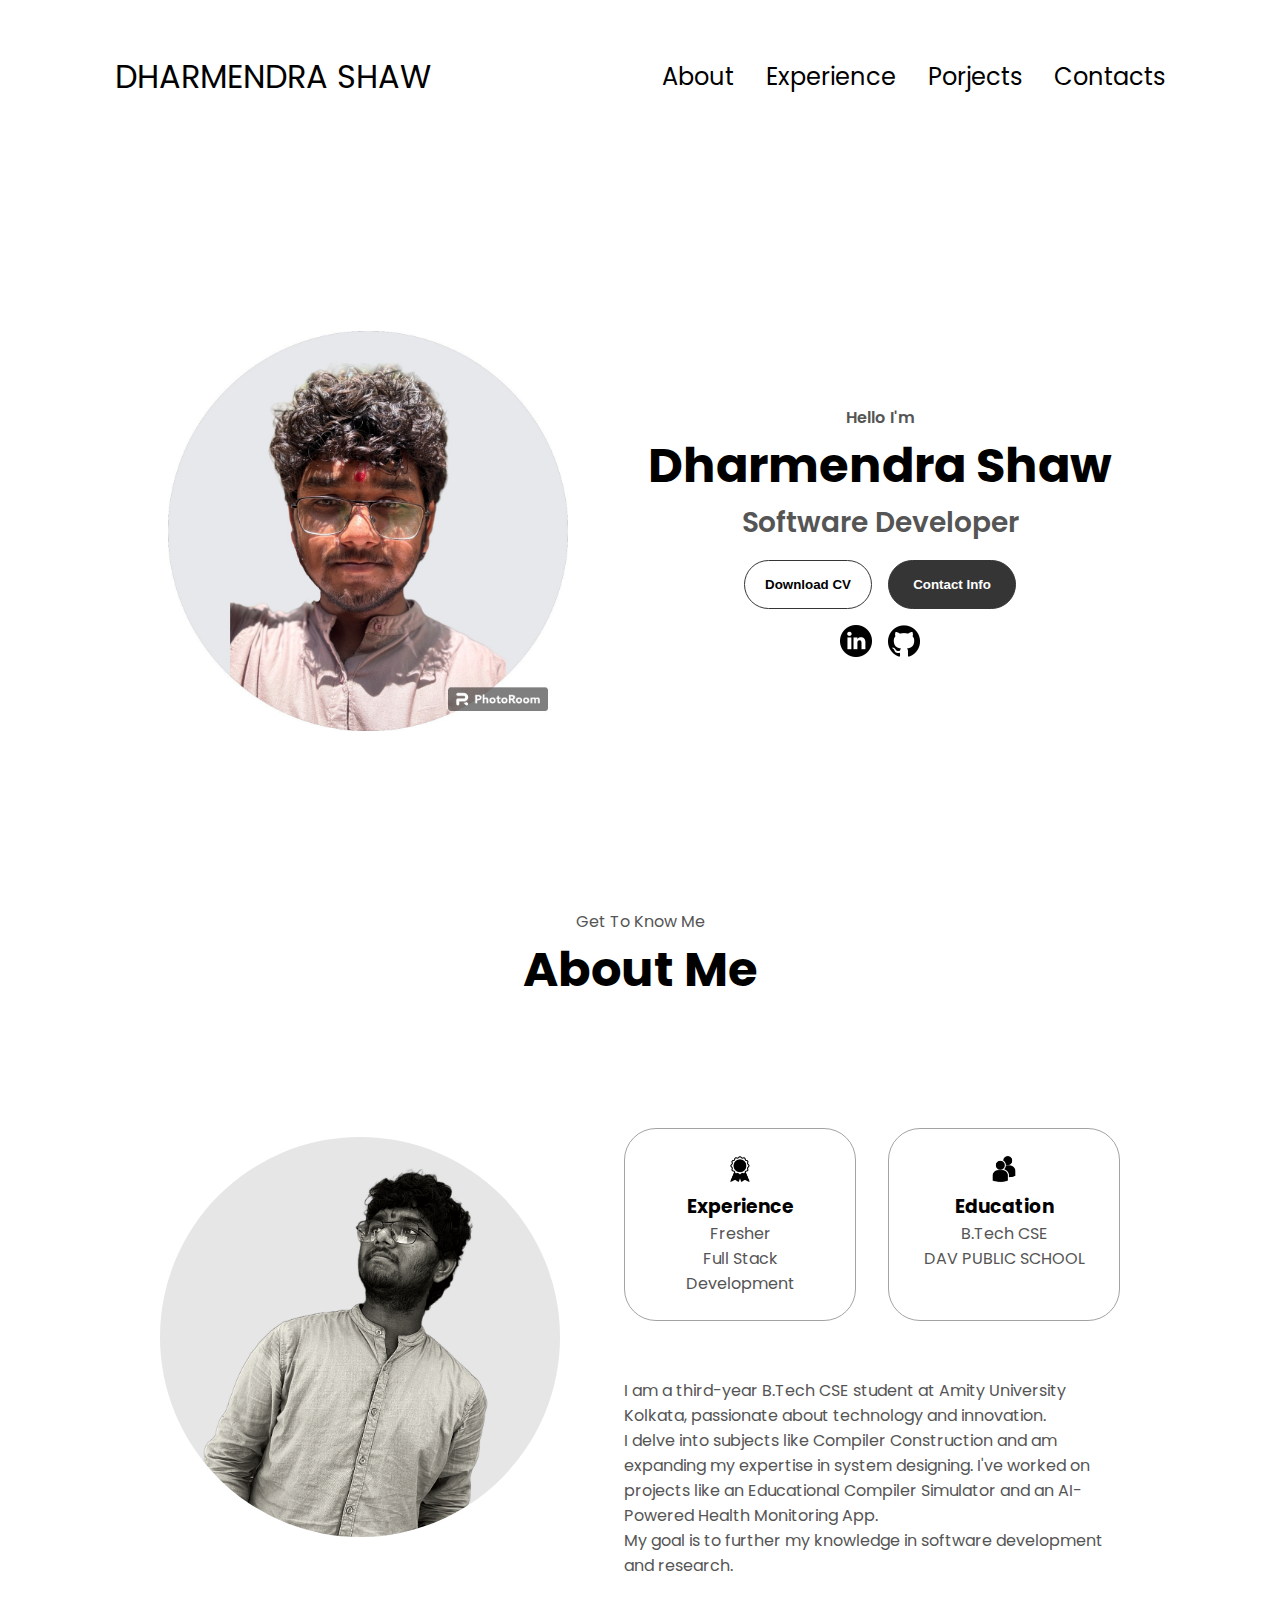
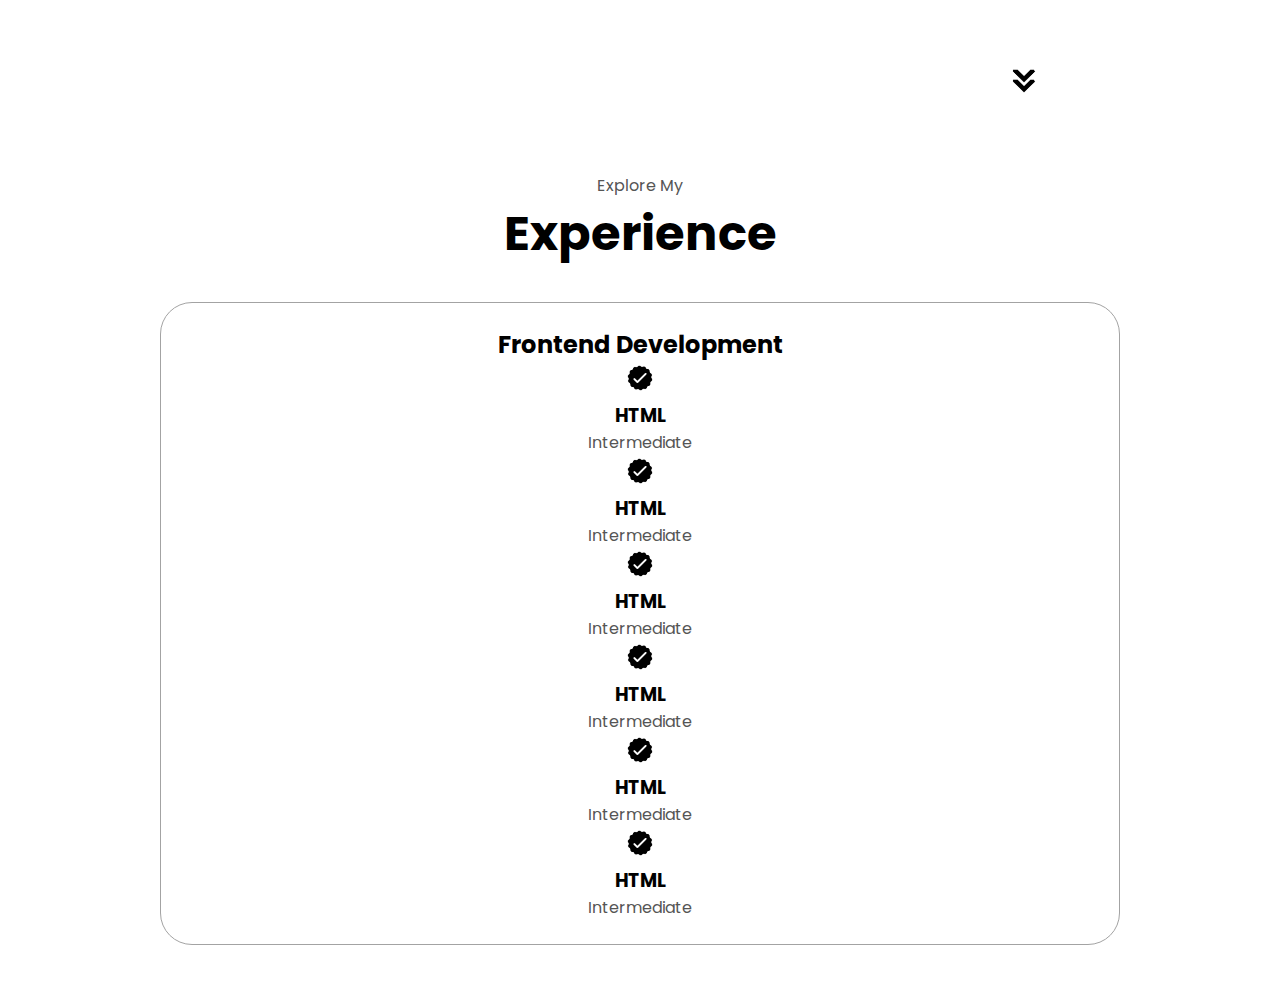
==== me.html @ c3dec714 "experience" ====
<!DOCTYPE html>
<html lang="en">
<head>
    <meta charset="UTF-8">
    <meta name="viewport" content="width=device-width, initial-scale=1.0">
    <title>MEEE PORTFOLIO</title>
</head>
<link rel="stylesheet" href="mestyles.css">
<link rel="stylesheet" href="me-mediaqurries.css">

<body>
    <nav id="desktop-nav">
        <div class="logo">DHARMENDRA SHAW</div>
        <div>
            <ul class="nav-links">
                <li><a href="#about">About</a></li>
                <li><a href="#experience">Experience</a></li>
                <li><a href="#projects">Porjects</a></li>
                <li><a href="#contacts">Contacts</a></li>
            </ul>
        </div>        
    </nav>
    <nav id="hamburger-nav">
        <div class="logo">DHARMENDRA SHAW</div>
        <div class="hamburger-menu">
            <div class="hamburger-icon" onclick="toggleMenu()">
                <span></span>
                <span></span>
                <span></span>
            </div>
            <div class="menu-links">
                <li><a href="#about" onclick="toggleMenu()">About</a></li>
                <li><a href="#experience" onclick="toggleMenu()">Experience</a></li>
                <li><a href="#projects" onclick="toggleMenu()">Porjects</a></li>
                <li><a href="#contacts" onclick="toggleMenu()">Contacts</a></li>
            </div>
        </div>
    </nav>
    <section id ="profile">
        <div class="section__pic-container">
            <img src="./assets/profile-pic.jpg" alt="Dharmendra Shaw's profile picture" />
        </div>
        <div class="section__text">
            <p class="section__text__p1">Hello I'm</p>
            <h1 class="title">Dharmendra Shaw</h1>
            <P class="section__text__p2">
                Software Developer
            </P>
            <div class="btn-container">
                <button class="btn btn-color-2" onclick="window.open('./assets/resume-example.pdf')">
                    Download CV
                </button>
                <button class="btn btn-color-1" onclick="location.href='./#contacts'">
                    Contact Info
                </button>
            </div>
            <div id ="social-container">
                <img src="./assets/linkedin.png" alt="My linkedin Profile" class="icon" onclick="location.href='https://linkedin.com/'"/>
                <img src="./assets/github.png" alt="My github Profile" class="icon" onclick="location.href='https://github.com/dharm7nd'"/>
            </div>
        </div>
    </section>
    <section id="about">
        <p class="section__text__p1">Get To Know Me</p>
        <H1 class="title">About Me</H1>
        <div class="section-container">
            <div class="section__pic-container">
                <img src="./assets/image.png" alt="Profile picture" class="about-pic"/>
            </div>
        <div class="about-details-container">
            <div class="about-containers">
                <div class="details-container">
                    <img src="./assets/experience.png" alt="Experience Icon" class="icon"/>
                    <h3>Experience</h3>
                    <p>Fresher <br>Full Stack Development</p>
                </div>
                <div class="details-container">
                    <img src="./assets/education.png" alt="education Icon" class="icon"/>
                    <h3>Education</h3>
                    <p>B.Tech CSE<br>DAV PUBLIC SCHOOL</p>
                </div>
            </div>
            <div class="text-container">
                <p><br>I am a third-year B.Tech CSE student at Amity University Kolkata, passionate about technology and innovation. <br> I delve into subjects like Compiler Construction and am expanding my expertise in system designing.

                    I've worked on projects like an Educational Compiler Simulator and an AI-Powered Health Monitoring App. <br> 
                    My goal is to further my knowledge in software development and research.</p>
                </div>
            </div>
        </div>
        <img src="./assets/arrow.png" alt="Arrow Icon" class="arrow icon" onclick="location.href='./experience'">
    </section>
    <section id="Experience">
        <p class="section__text__p1">
            Explore My
        </p>
        <h1 class="title">Experience</h1>
        <div class="experience-detail-container">
            <div class="about-containers">
                <div class="details-container">
                    <h2 class="experience-sub-title">
                        Frontend Development
                    </h2>
                    <div class="article-container">
                        <article>
                            <img src="./assets/checkmark.png" alt="Experience Icon" class="icon">
                            <div>
                                <h3>HTML</h3>
                                <P>Intermediate</P>
                            </div>
                        </article>
                        <article>
                            <img src="./assets/checkmark.png" alt="Experience Icon" class="icon">
                            <div>
                                <h3>HTML</h3>
                                <P>Intermediate</P>
                            </div>
                        </article>
                        <article>
                            <img src="./assets/checkmark.png" alt="Experience Icon" class="icon">
                            <div>
                                <h3>HTML</h3>
                                <P>Intermediate</P>
                            </div>
                        </article>
                        <article>
                            <img src="./assets/checkmark.png" alt="Experience Icon" class="icon">
                            <div>
                                <h3>HTML</h3>
                                <P>Intermediate</P>
                            </div>
                        </article>
                        <article>
                            <img src="./assets/checkmark.png" alt="Experience Icon" class="icon">
                            <div>
                                <h3>HTML</h3>
                                <P>Intermediate</P>
                            </div>
                        </article>
                        <article>
                            <img src="./assets/checkmark.png" alt="Experience Icon" class="icon">
                            <div>
                                <h3>HTML</h3>
                                <P>Intermediate</P>
                            </div>
                        </article>
                    </div>
                </div>
            </div>
        </div>
    </section>

    <script src="me-scripts.js"></script>
</body>
</html>
---- mestyles.css ----
/* MY STYLES */
@import url('https://fonts.googleapis.com/css2?family=Poppins:wght@300;400;500;600&display=swap');

 * {
    margin: 0;
    padding: 0;
 }

 body {
    font-family: "Poppins", sans-serif;
 }

 html {
    scroll-behavior: smooth;
 }

 p {
    color: rgb(85, 85, 85);
 }

 /* transitions */

 a,
 .btn {
    transition: all 300ms ease;
 }

 /* desktop nav */

 nav,
 .nav-links {
    display: flex;
 }

 nav {
    justify-content: space-around;
    align-items: center;
    height: 17vh;
 }

 .nav-links{
    gap: 2rem;
    list-style: none;
    font-size: 1.5rem;
}
a {
    color: black;
    text-decoration: none;
    text-decoration-color: white;
}

a:hover {
    color: grey;
    text-decoration: underline;
    text-underline-offset: 1rem;
    text-decoration-color: rgb(181, 181, 181);
}

.logo {
    font-size: 2rem;    
}
 .logo:hover{
    cursor: default;
 }

 /* hamburger menu */

 #hamburger-nav {
   display: none;
 }
 .hamburger-menu{
   position: relative;
   display: inline-block;
 }

 .hamburger-icon{
   display: flex;
   flex-direction: column;
   justify-content: space-between;
   height: 24px;
   width: 30px;
   cursor: pointer;
 }

 .hamburger-icon span{
   width: 100%;
   height: 2px;
   background-color: black;
   transition: all 0.3 ease-in-out;
 }

 .menu-links{
   position: absolute;
   top: 100%;
   right: 0; 
   background-color: white;
   width: fit-content;
   max-height: 0;
   overflow: hidden;
   transition: all 0.3 ease-in-out;
 }
 
 .menu-links a {
   display: block;
   padding: 10px;
   text-align: center;
   font-size: 1.5rem;
   color: black;
   text-decoration: none;
   transition: all 0.3 ease-in-out;
 }
 
 .menu-links li{
   list-style: none;
 }

 .menu-links.open {
   max-height: 300px;
 }

 .hamburger-icon.open span:first-child {
   transform: rotate(45deg) translate(10px,5px);
 }
 .hamburger-icon.open span:nth-child(2) {
   opacity: 0;
}
 .hamburger-icon.open span:last-child {
   transform: rotate(-45deg) translate(10px,-5px);
 }

 .hamburger-icon span:first-child{
   transform: none;
 }

 .hamburger-icon span:first-child{
   opacity: 1;
 }

 .hamburger-icon span:first-child{
   transform: none;
 }

 /* Section-CODE */

 section {
  padding-top: 4vh;
  height: 96vh;
  margin: 0 10rem;
  box-sizing: border-box;
  min-height: fit-content;
 }

 .section-container{
  display: flex;
 }

 /* profile  */

 #profile {
  display: flex;
  justify-content:center ;
  gap: 5rem;
  height: 80vh;
 }

 .section__pic-container {
  display: flex;
  height: 400px;
  width: 400px;
  margin: auto 0;

 }

 .section__text{
  align-self: center;
  text-align: center;
 }

 .section__text p{
  font-weight: 600;
 }

 .section__text__p1{
  text-align: center; 
 }

.section__text__p2 {
  font-size: 1.75rem;
  margin-bottom: 1rem;

}

.title{
  font-size: 3rem;
  text-align: center;
}

#social-container {
  display: flex;
  justify-content: center;
  margin-top: 1rem;
  gap: 1rem;

}

/* icon code */

.icon{
  cursor: pointer;
  height: 2rem;
}

/* buttons */

.btn-container{
  display: flex;
  justify-content: center;
  gap: 1rem;
}

.btn{
  font-weight: 600;
  transition: all 300ms ease;
  padding: 1rem;
  width: 8rem;
  border-radius: 2rem;
}

.btn-color-1,
.btn-color-2{
  border: rgb(53, 53, 53) 0.1rem solid;
}
 
.btn-color-1:hover,
.btn-color-2:hover{
  cursor: pointer;
}

.btn-color-1,
.btn-color-2:hover {
  background: rgb(53, 53, 53);
  color: white;

}
.btn-color-1:hover{
  background: rgb(0, 0, 0);
}

.btn-color-2{
  background: none;
}

.btn-color-2:hover{
  border: rgb(255, 255, 255) 0.1rem solid;
}


.btn-container{
  gap: 1rem;
}

/* .about-pic{
    border-radius: 350px;
} */

/* about section */

#about {
  position: relative;
}

.about-containers {
  gap: 2rem;
  margin-bottom: 2rem;
  margin-top: 2rem;
 
}

.about-details-container{
  justify-content: center;
   flex-direction: column;
}
.about-containers,
.about-details-container{
  display: flex;
}
  
.about-pic {
  border-radius: 100rem;
}

.arrow {
  position: absolute;
  right: 5rem;
  bottom: 2.5rem;
}

.details-container {
  padding: 1.5rem;
  flex: 1;
  background: white;
  border-radius: 2rem;
  border: rgb(53, 53, 53) 0.1rem solid;
  border-color: rgb(163, 163, 163);
  text-align: center;
}

.section-container{
  gap: 4rem;
  height: 80%;
}

.section__pic-container{
  height: 400px;
  width: 400px;
  margin: auto 0;
}
---- me-mediaqurries.css ----
@media screen and (max-width:1200px) {
    #desktop-nav {
        display: none;
    }
    #hamburger-nav{
        display: flex;
    }
}
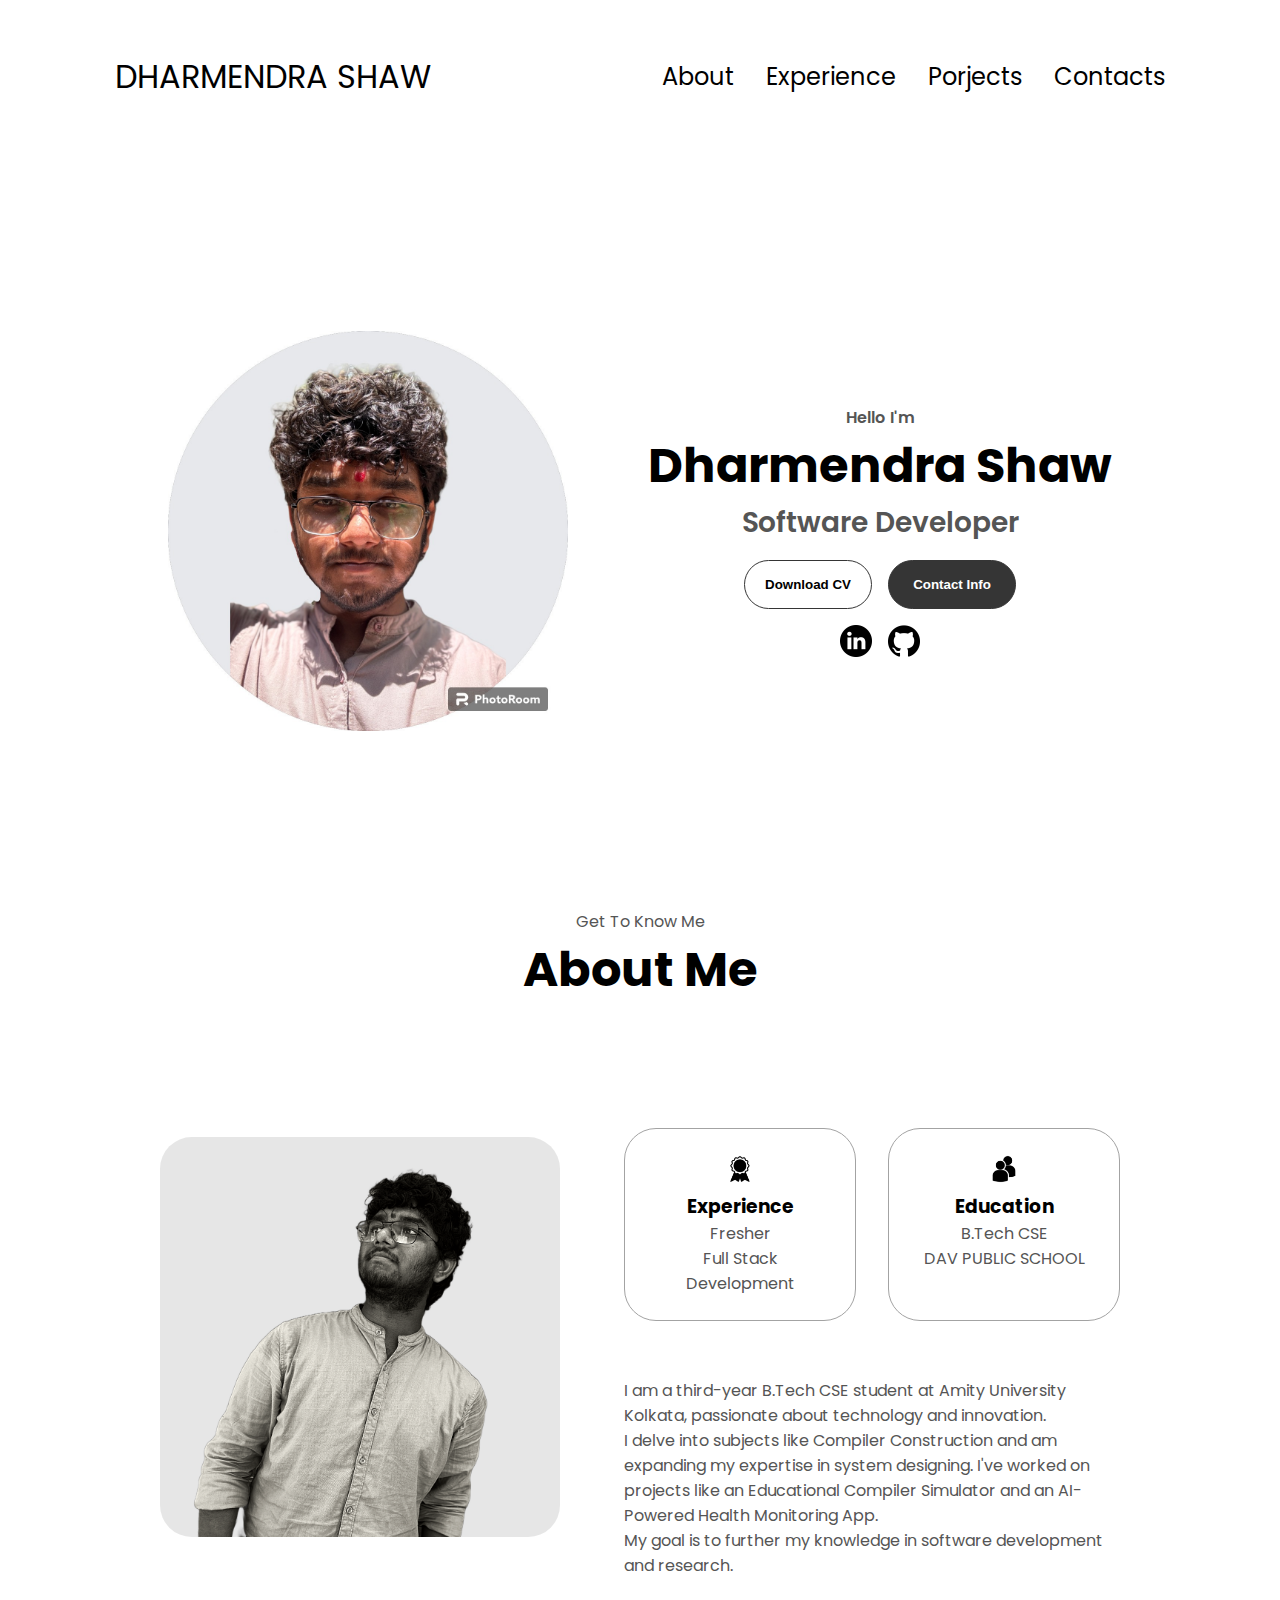
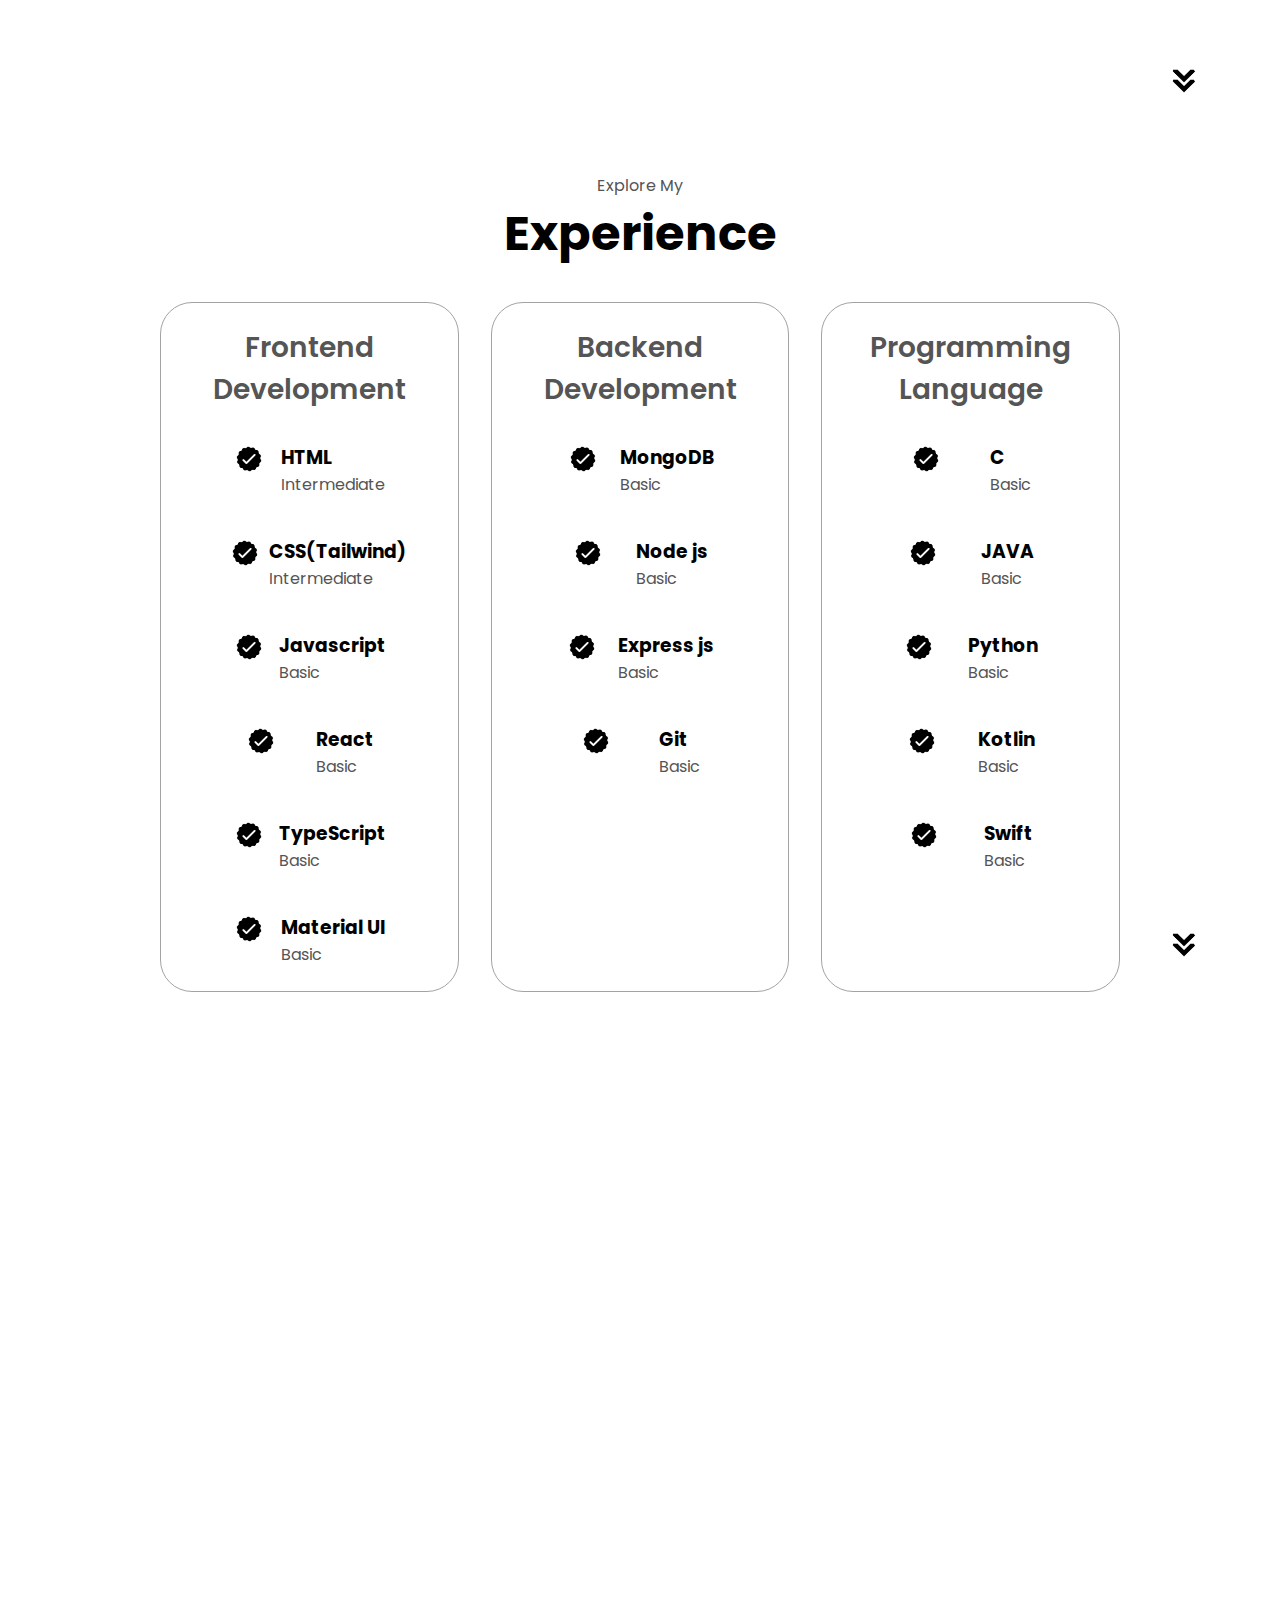
==== commit 98e26c0b: "experienced section over" ====
--- a/me.html
+++ b/me.html
@@ -88,9 +88,9 @@
                 </div>
             </div>
         </div>
-        <img src="./assets/arrow.png" alt="Arrow Icon" class="arrow icon" onclick="location.href='./experience'">
-    </section>
-    <section id="Experience">
+        <img src="./assets/arrow.png" alt="Arrow Icon" class="arrow icon" onclick="location.href='./#experience'">
+    </section>
+    <section id="experience">
         <p class="section__text__p1">
             Explore My
         </p>
@@ -112,42 +112,166 @@
                         <article>
                             <img src="./assets/checkmark.png" alt="Experience Icon" class="icon">
                             <div>
-                                <h3>HTML</h3>
+                                <h3>CSS(Tailwind)</h3>
                                 <P>Intermediate</P>
                             </div>
                         </article>
                         <article>
                             <img src="./assets/checkmark.png" alt="Experience Icon" class="icon">
                             <div>
-                                <h3>HTML</h3>
-                                <P>Intermediate</P>
-                            </div>
-                        </article>
-                        <article>
-                            <img src="./assets/checkmark.png" alt="Experience Icon" class="icon">
-                            <div>
-                                <h3>HTML</h3>
-                                <P>Intermediate</P>
-                            </div>
-                        </article>
-                        <article>
-                            <img src="./assets/checkmark.png" alt="Experience Icon" class="icon">
-                            <div>
-                                <h3>HTML</h3>
-                                <P>Intermediate</P>
-                            </div>
-                        </article>
-                        <article>
-                            <img src="./assets/checkmark.png" alt="Experience Icon" class="icon">
-                            <div>
-                                <h3>HTML</h3>
-                                <P>Intermediate</P>
-                            </div>
-                        </article>
-                    </div>
-                </div>
-            </div>
-        </div>
+                                <h3>Javascript</h3>
+                                <P>Basic</P>
+                            </div>
+                        </article>
+                        <article>
+                            <img src="./assets/checkmark.png" alt="Experience Icon" class="icon">
+                            <div>
+                                <h3>React</h3>
+                                <P>Basic</P>
+                            </div>
+                        </article>
+                        <article>
+                            <img src="./assets/checkmark.png" alt="Experience Icon" class="icon">
+                            <div>
+                                <h3>TypeScript</h3>
+                                <P>Basic</P>
+                            </div>
+                        </article>
+                        <article>
+                            <img src="./assets/checkmark.png" alt="Experience Icon" class="icon">
+                            <div>
+                                <h3>Material UI</h3>
+                                <P>Basic</P>
+                            </div>
+                        </article>
+                    </div>
+                </div>
+                <div class="details-container">
+                    <h2 class="experience-sub-title">
+                        Backend Development
+                    </h2>
+                    <div class="article-container">
+                        <article>
+                            <img src="./assets/checkmark.png" alt="Experience Icon" class="icon">
+                            <div>
+                                <h3>MongoDB</h3>
+                                <P>Basic</P>
+                            </div>
+                        </article>
+                        <article>
+                            <img src="./assets/checkmark.png" alt="Experience Icon" class="icon">
+                            <div>
+                                <h3>Node js</h3>
+                                <P>Basic</P>
+                            </div>
+                        </article>
+                        <article>
+                            <img src="./assets/checkmark.png" alt="Experience Icon" class="icon">
+                            <div>
+                                <h3>Express js</h3>
+                                <P>Basic</P>
+                            </div>
+                        </article>
+                        <article>
+                            <img src="./assets/checkmark.png" alt="Experience Icon" class="icon">
+                            <div>
+                                <h3>Git</h3>
+                                <P>Basic</P>
+                            </div>
+                        </article>
+                    </div>
+                </div>
+                <div class="details-container">
+                    <h2 class="experience-sub-title">
+                         Programming Language
+                    </h2>
+                    <div class="article-container">
+                        <article>
+                            <img src="./assets/checkmark.png" alt="Experience Icon" class="icon">
+                            <div>
+                                <h3>C</h3>
+                                <P>Basic</P>
+                            </div>
+                        </article>
+                        <article>
+                            <img src="./assets/checkmark.png" alt="Experience Icon" class="icon">
+                            <div>
+                                <h3>JAVA</h3>
+                                <P>Basic</P>
+                            </div>
+                        </article>
+                        <article>
+                            <img src="./assets/checkmark.png" alt="Experience Icon" class="icon">
+                            <div>
+                                <h3>Python</h3>
+                                <P>Basic</P>
+                            </div>
+                        </article>
+                        <article>
+                            <img src="./assets/checkmark.png" alt="Experience Icon" class="icon">
+                            <div>
+                                <h3>Kotlin</h3>
+                                <P>Basic</P>
+                            </div>
+                        </article>
+                        <article>
+                            <img src="./assets/checkmark.png" alt="Experience Icon" class="icon">
+                            <div>
+                                <h3>Swift</h3>
+                                <P>Basic</P>
+                            </div>
+                        </article>
+                    </div>
+                </div>
+                <!-- <div class="details-container">
+                    <h2 class="experience-sub-title">
+                          Technical Skills
+                    </h2>
+                    <div class="article-container">
+                        <article>
+                            <img src="./assets/checkmark.png" alt="Experience Icon" class="icon">
+                            <div>
+                                <h3>Cloud Computing(AWS)</h3>
+                                <P>Basic</P>
+                            </div>
+                        </article>
+                        <article>
+                            <img src="./assets/checkmark.png" alt="Experience Icon" class="icon">
+                            <div>
+                                <h3>POWER BI</h3>
+                                <P>Basic</P>
+                            </div>
+                        </article>
+                        <article>
+                            <img src="./assets/checkmark.png" alt="Experience Icon" class="icon">
+                            <div>
+                                <h3>Linux(Ubuntu)</h3>
+                                <P>Basic</P>
+                            </div>
+                        </article>
+                        <article>
+                            <img src="./assets/checkmark.png" alt="Experience Icon" class="icon">
+                            <div>
+                                <h3>Docker</h3>
+                                <P>Basic</P>
+                            </div>
+                        </article>
+                        <article>
+                            <img src="./assets/checkmark.png" alt="Experience Icon" class="icon">
+                            <div>
+                                <h3>Kubernetes</h3>
+                                <P>Basic</P>
+                            </div>
+                        </article>
+                    </div>
+                </div> -->
+            </div>
+        </div>
+        <img src="./assets/arrow.png" alt="Arrow Icon" class="icon arrow" onclick="location.href='./#projects'">
+
+    </section>
+    <section id="projects">
+        
     </section>
 
     <script src="me-scripts.js"></script>
--- a/mestyles.css
+++ b/mestyles.css
@@ -273,25 +273,25 @@
   gap: 2rem;
   margin-bottom: 2rem;
   margin-top: 2rem;
- 
-}
-
-.about-details-container{
+}
+
+.about-details-container {
   justify-content: center;
-   flex-direction: column;
-}
+  flex-direction: column;
+}
+
 .about-containers,
-.about-details-container{
-  display: flex;
-}
-  
+.about-details-container {
+  display: flex;
+}
+
 .about-pic {
-  border-radius: 100rem;
+  border-radius: 2rem;
 }
 
 .arrow {
   position: absolute;
-  right: 5rem;
+  right: -5rem;
   bottom: 2.5rem;
 }
 
@@ -305,13 +305,53 @@
   text-align: center;
 }
 
-.section-container{
+.section-container {
   gap: 4rem;
   height: 80%;
 }
 
-.section__pic-container{
+.section__pic-container {
   height: 400px;
   width: 400px;
   margin: auto 0;
+}
+/* Experience Section */
+
+#experience {
+  position: relative;
+}
+
+.experience-sub-title {
+  color: rgb(85, 85, 85);
+  font-weight: 600;
+  font-size: 1.75rem;
+  margin-bottom: 2rem;
+}
+
+.experience-details-container {
+  display: flex;
+  justify-content: center;
+  flex-direction: column;
+}
+
+.article-container {
+  display: flex;
+  text-align: initial;
+  flex-wrap: wrap;
+  flex-direction: row;
+  gap: 2.5rem;
+  justify-content: space-around;
+  /* transition: transform 0.3s, background-color 0.3s; Smooth transition */
+
+}
+
+article {
+  display: flex;
+  width: 10rem;
+  justify-content: space-around;
+  gap: 0.5rem;
+}
+
+article .icon {
+  cursor: default;
 }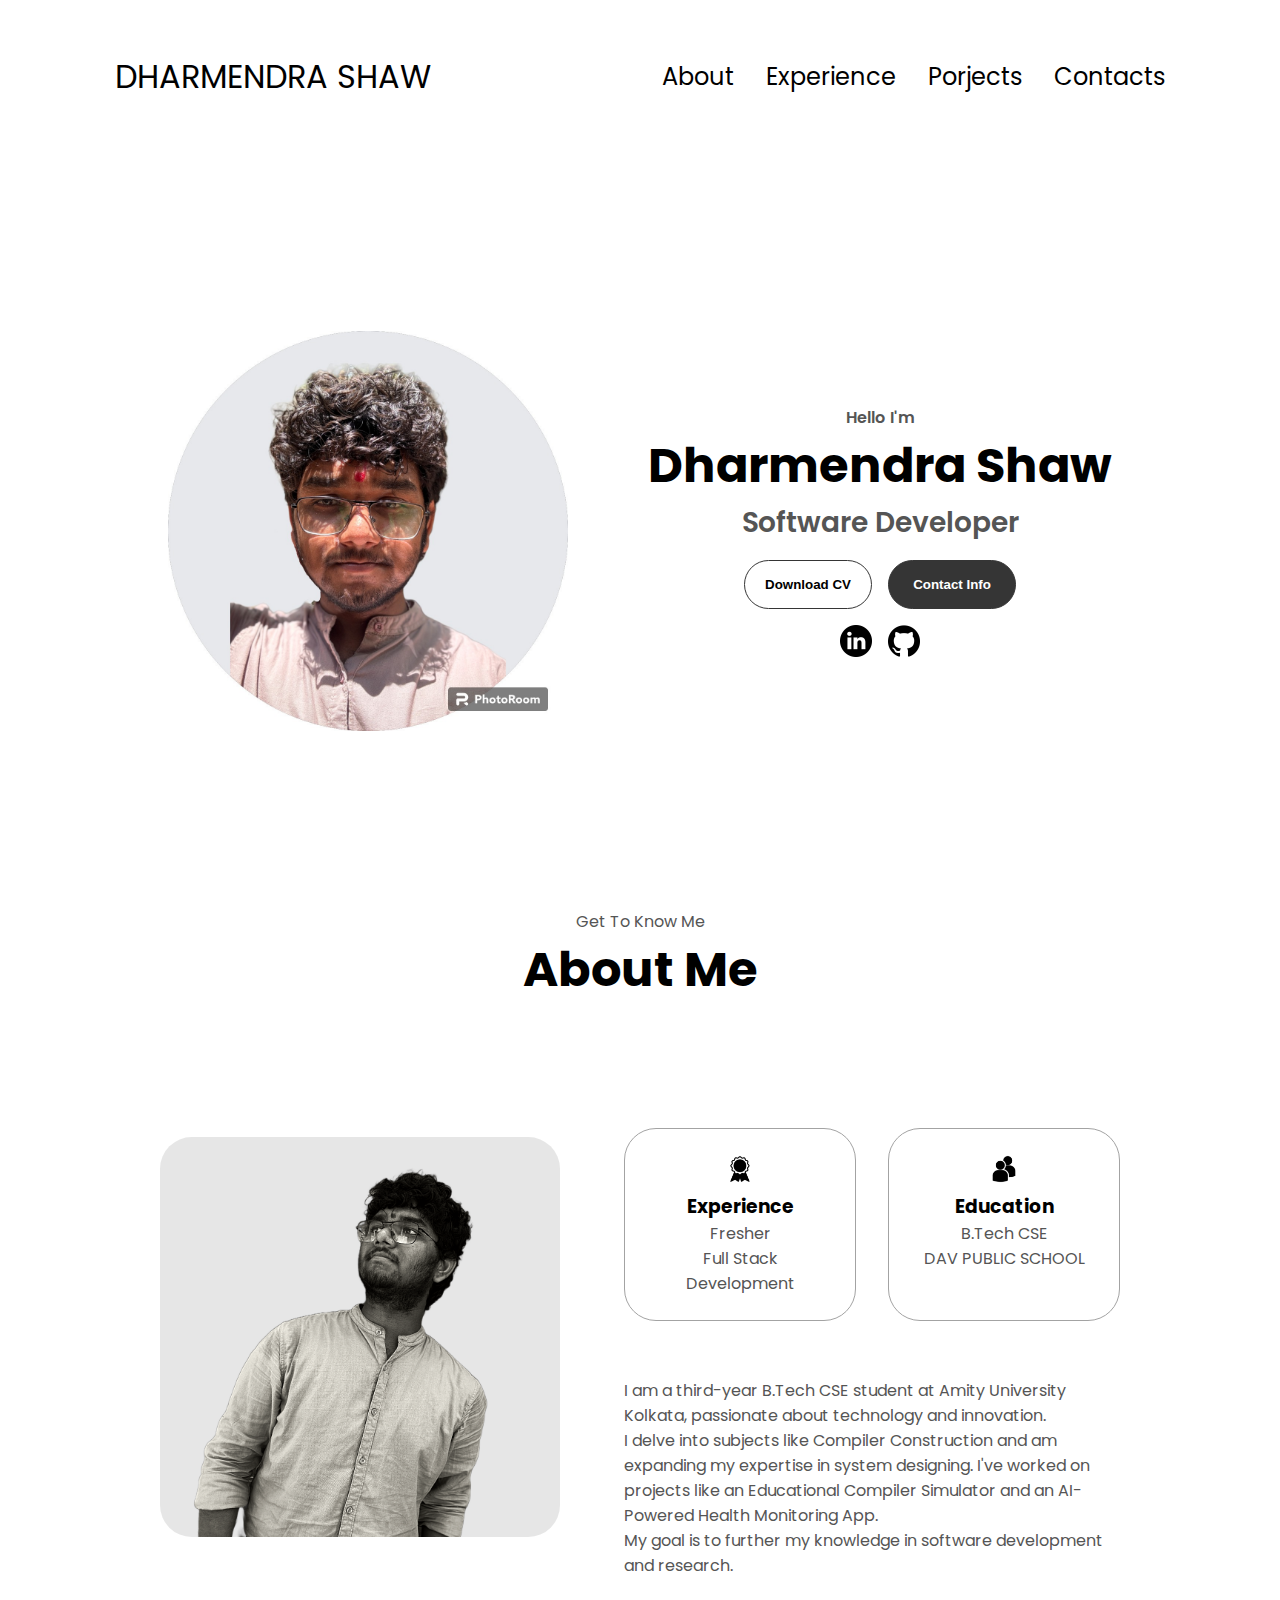
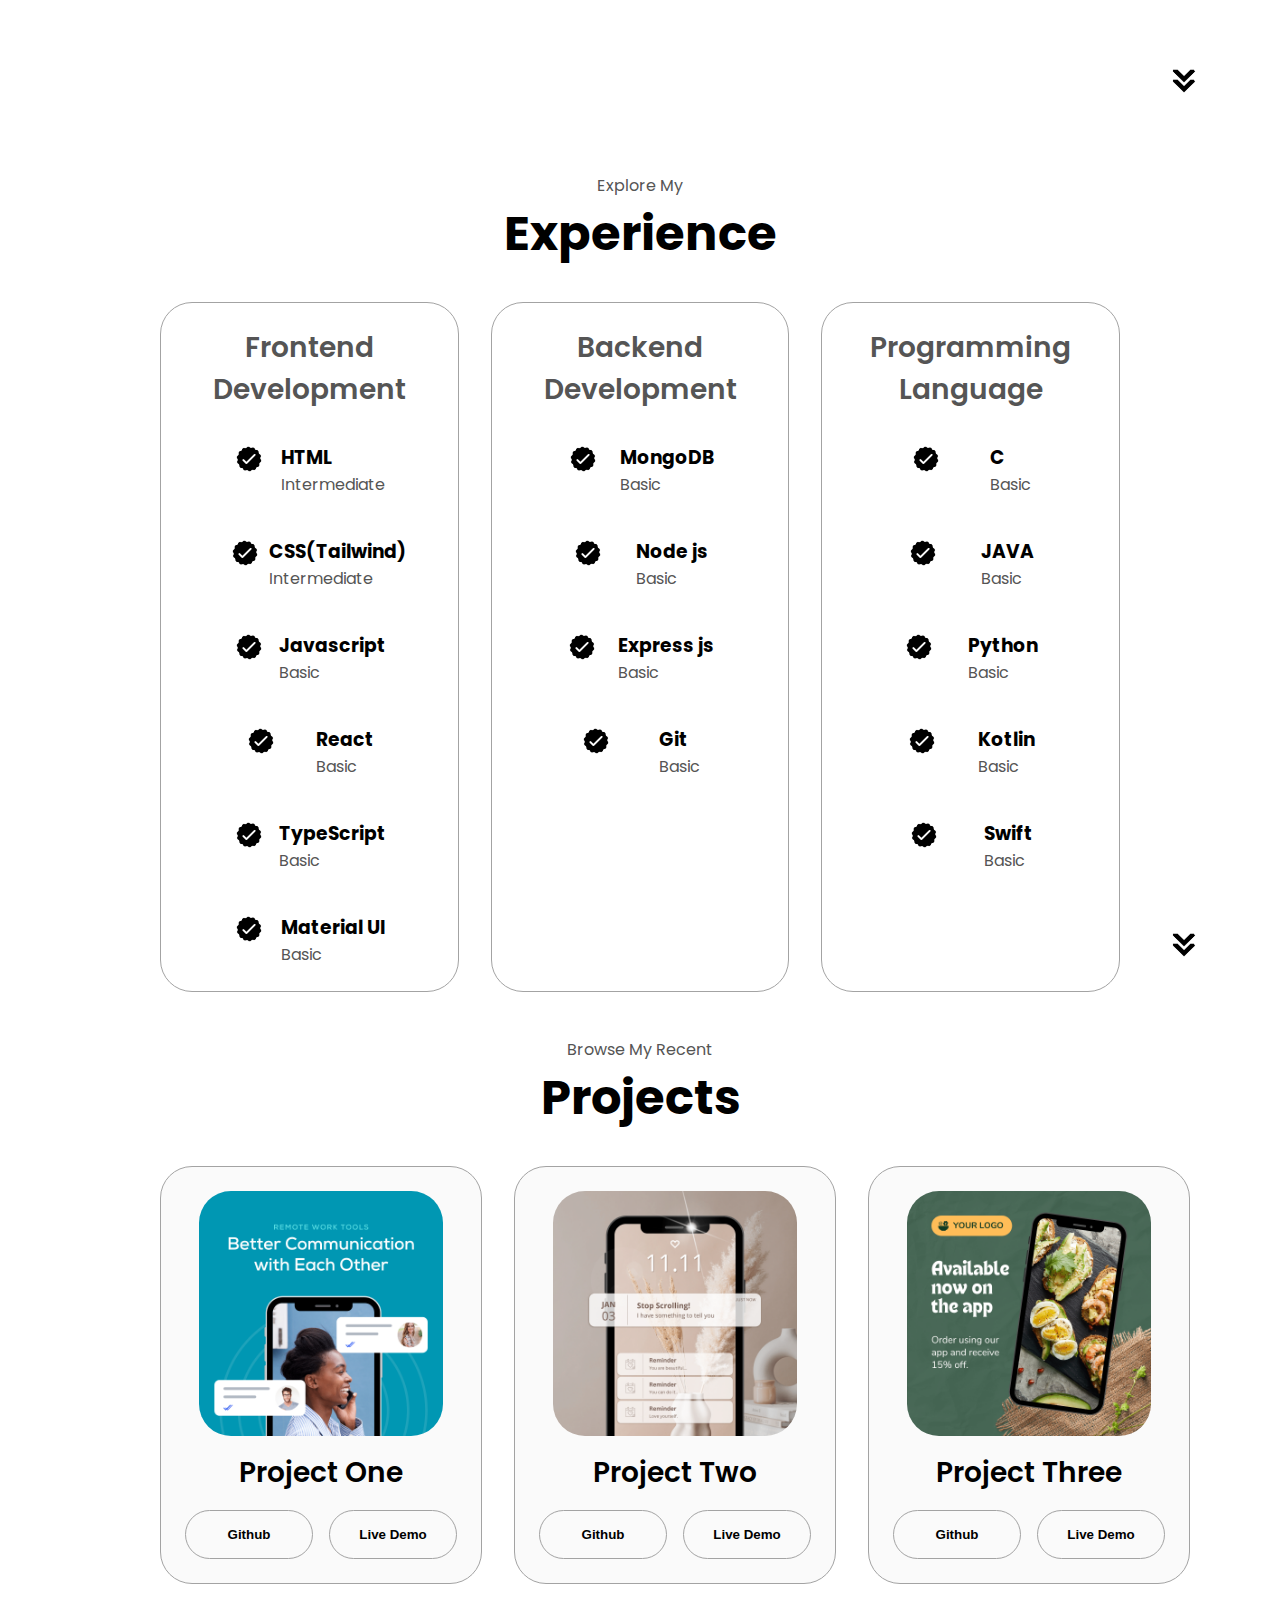
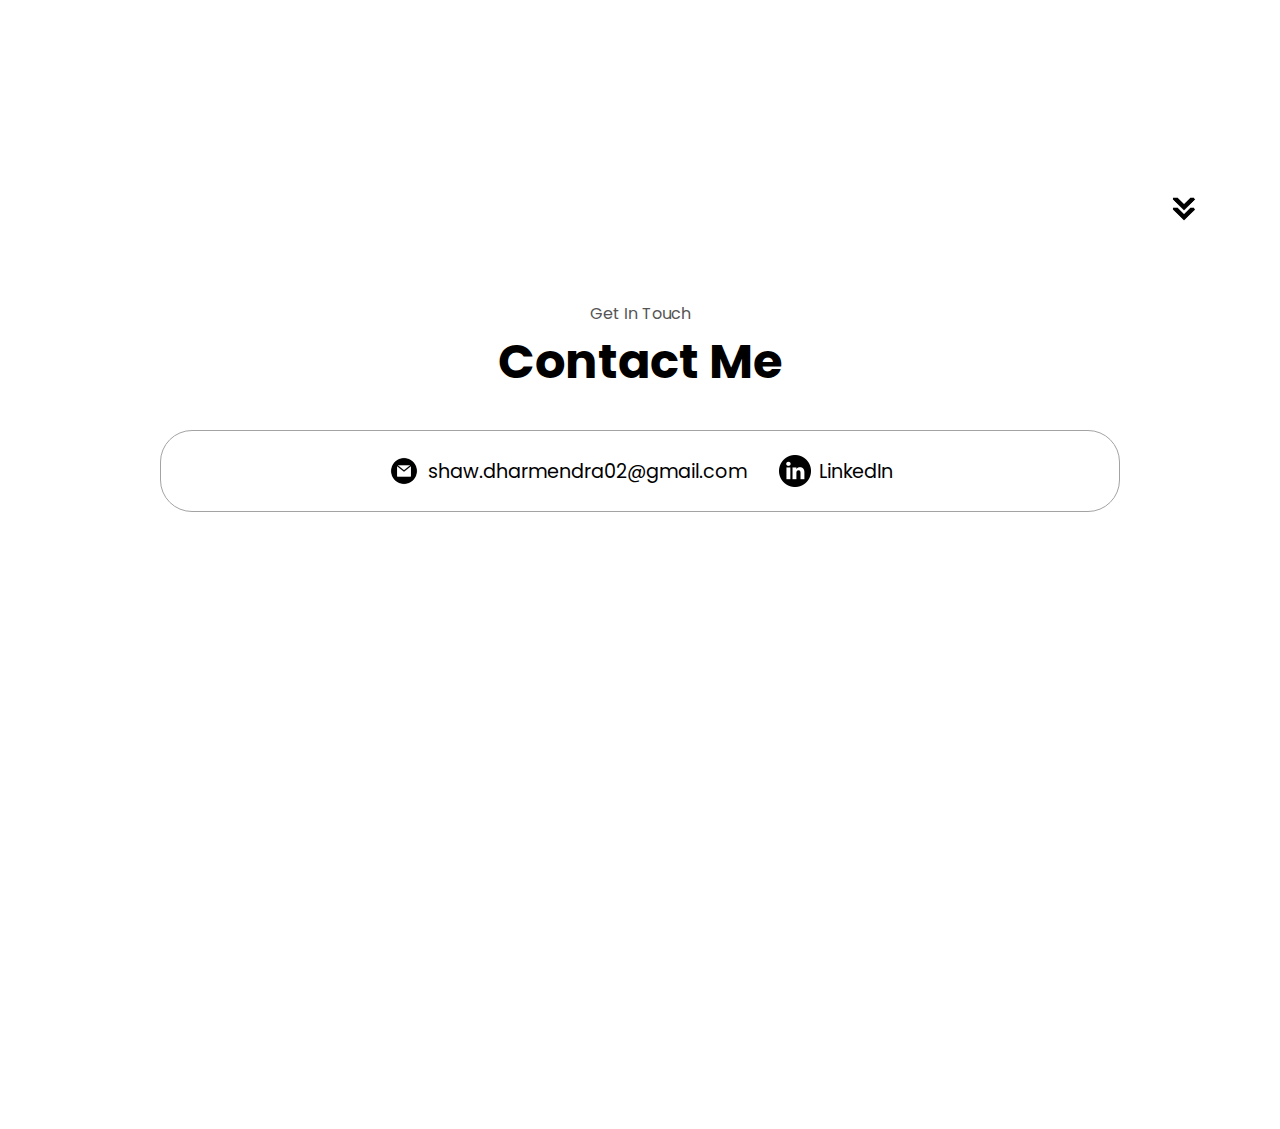
==== commit f40f5bdc: "contact dev" ====
--- a/me.html
+++ b/me.html
@@ -271,9 +271,107 @@
 
     </section>
     <section id="projects">
-        
+        <p class="section__text__p1">Browse My Recent</p>
+        <h1 class="title">Projects</h1>
+        <div class="experience-details-container">
+          <div class="about-containers">
+            <div class="details-container color-container">
+              <div class="article-container">
+                <img
+                  src="./assets/project-1.png"
+                  alt="Project 1"
+                  class="project-img"
+                />
+              </div>
+              <h2 class="experience-sub-title project-title">Project One</h2>
+              <div class="btn-container">
+                <button
+                  class="btn btn-color-2 project-btn"
+                  onclick="location.href='https://github.com/'"
+                >
+                  Github
+                </button>
+                <button
+                  class="btn btn-color-2 project-btn"
+                  onclick="location.href='https://github.com/'"
+                >
+                  Live Demo
+                </button>
+              </div>
+            </div>
+            <div class="details-container color-container">
+              <div class="article-container">
+                <img
+                  src="./assets/project-2.png"
+                  alt="Project 2"
+                  class="project-img"
+                />
+              </div>
+              <h2 class="experience-sub-title project-title">Project Two</h2>
+              <div class="btn-container">
+                <button
+                  class="btn btn-color-2 project-btn"
+                  onclick="location.href='https://github.com/'"
+                >
+                  Github
+                </button>
+                <button
+                  class="btn btn-color-2 project-btn"
+                  onclick="location.href='https://github.com/'"
+                >
+                  Live Demo
+                </button>
+              </div>
+            </div>
+            <div class="details-container color-container">
+              <div class="article-container">
+                <img
+                  src="./assets/project-3.png"
+                  alt="Project 3"
+                  class="project-img"
+                />
+              </div>
+              <h2 class="experience-sub-title project-title">Project Three</h2>
+              <div class="btn-container">
+                <button
+                  class="btn btn-color-2 project-btn"
+                  onclick="location.href='https://github.com/'"
+                >
+                  Github
+                </button>
+                <button
+                  class="btn btn-color-2 project-btn"
+                  onclick="location.href='https://github.com/'"
+                >
+                  Live Demo
+                </button>
+              </div>
+            </div>
+          </div>
+        </div>
+        <img
+          src="./assets/arrow.png"
+          alt="Arrow icon"
+          class="icon arrow"
+          onclick="location.href='./#contact'"
+        />
+      </section>
+    <section id="contacts">
+        <p class="section__text__p1">
+            Get In Touch
+        </p>
+        <h1 class="title">Contact Me</h1>
+        <div class="contact-info-upper-container">
+            <div class="contact-info-container">
+                <img src="./assets/email.png" alt="Email icon" class="icon contact-icon">
+                <p><a href="mailto:shaw.dharmendra02@gmail.com">shaw.dharmendra02@gmail.com</a></p>
+            </div>
+            <div class="contact-info-container">
+                <img src="./assets/linkedin.png" alt="linkedin icon" class="icon contact-icon">
+                <p><a href="https://www.linkedin.com/in/dharmendra-s-a348162a7">LinkedIn</a></p>
+            </div>
+        </div>
     </section>
-
     <script src="me-scripts.js"></script>
 </body>
 </html>--- a/mestyles.css
+++ b/mestyles.css
@@ -354,4 +354,67 @@
 
 article .icon {
   cursor: default;
-}+}
+
+/* project section */
+#projects {
+  position: relative;
+
+}
+.color-container {
+  border-color: rgb(163, 163, 163);
+  background: rgb(250, 250, 250);
+}
+
+.project-img{
+  border-radius: 2rem;
+  width: 90%;
+  height: 90%;
+}
+
+.project-title {
+  margin: 1rem;
+  color: black;
+}
+
+.project-btn{
+  color: black;
+  border-color: rgb(163, 163, 163);
+}
+
+/* contact page */
+
+#contact {
+  display: flex;
+  justify-content: center;
+  flex-direction: column;
+  height: 70vh;
+}
+
+.contact-info-upper-container{
+  display: flex;
+  justify-content: center;
+  border-radius: 2rem;
+  border: rgb(53, 53, 53)  0.1rem solid ;
+  border-color:rgb(163, 163, 163);
+  background: (250,250,250);
+  margin: 2rem auto;
+  padding: 0.5rem;
+}
+
+.contact-info-container{
+  display: flex;
+  align-items: center;
+  justify-content: center;
+  gap: 0.5rem;
+  margin: 1rem;
+}
+
+.contact-info-container p{
+  font-size: larger;
+}
+
+.contact-icon{
+  cursor: default;
+  height: 2rem;
+}
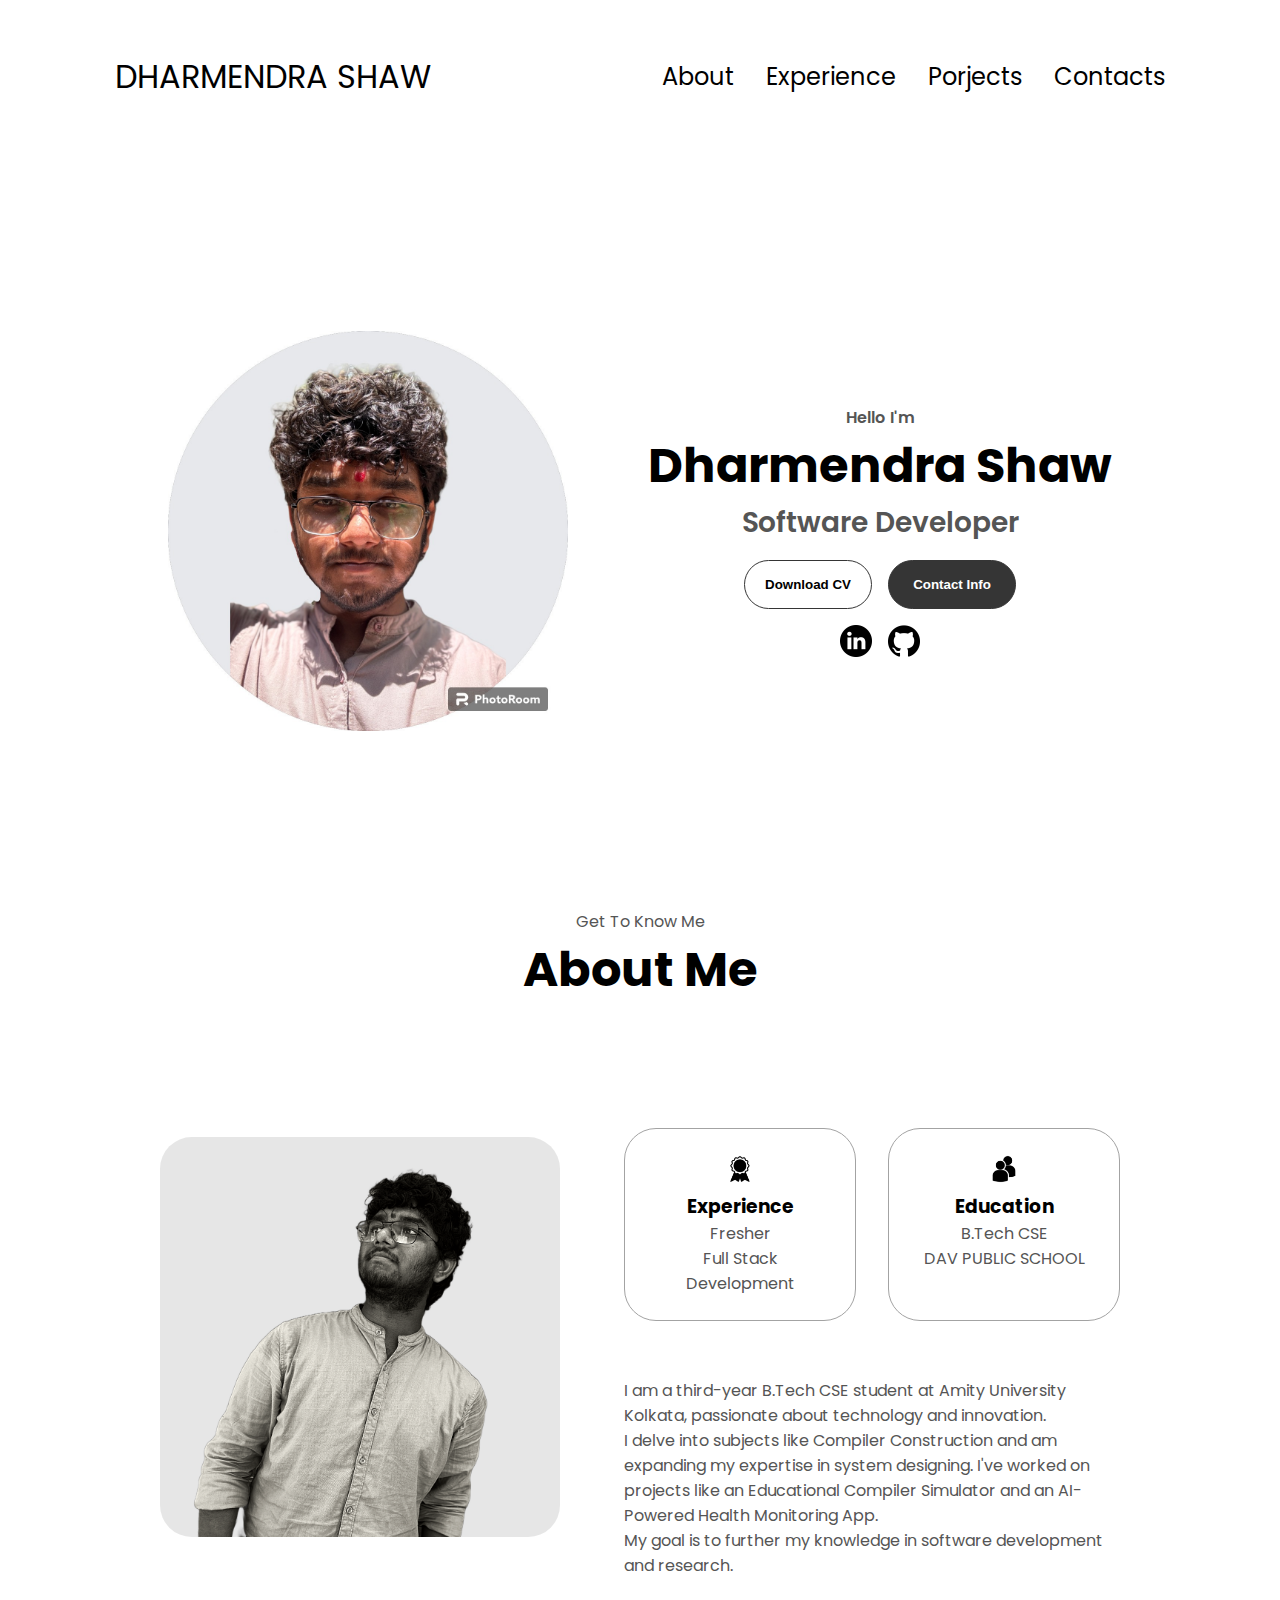
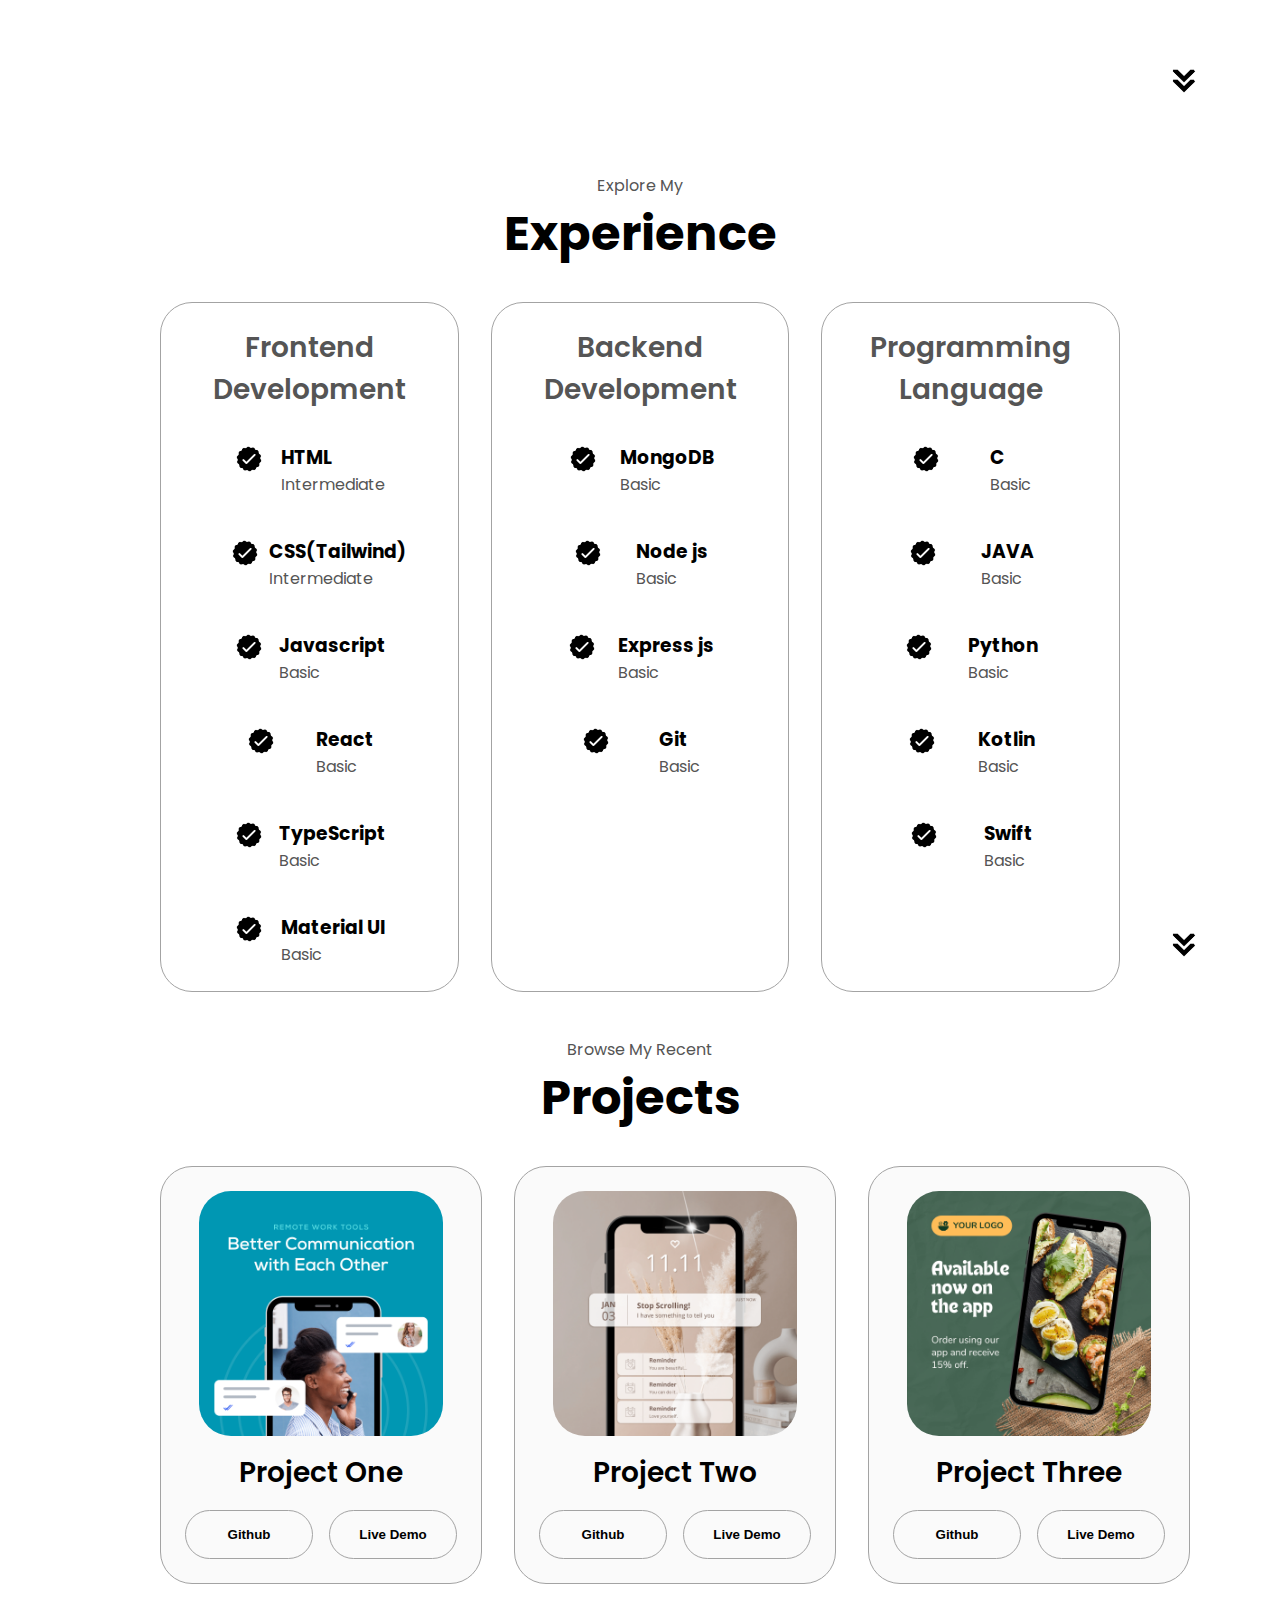
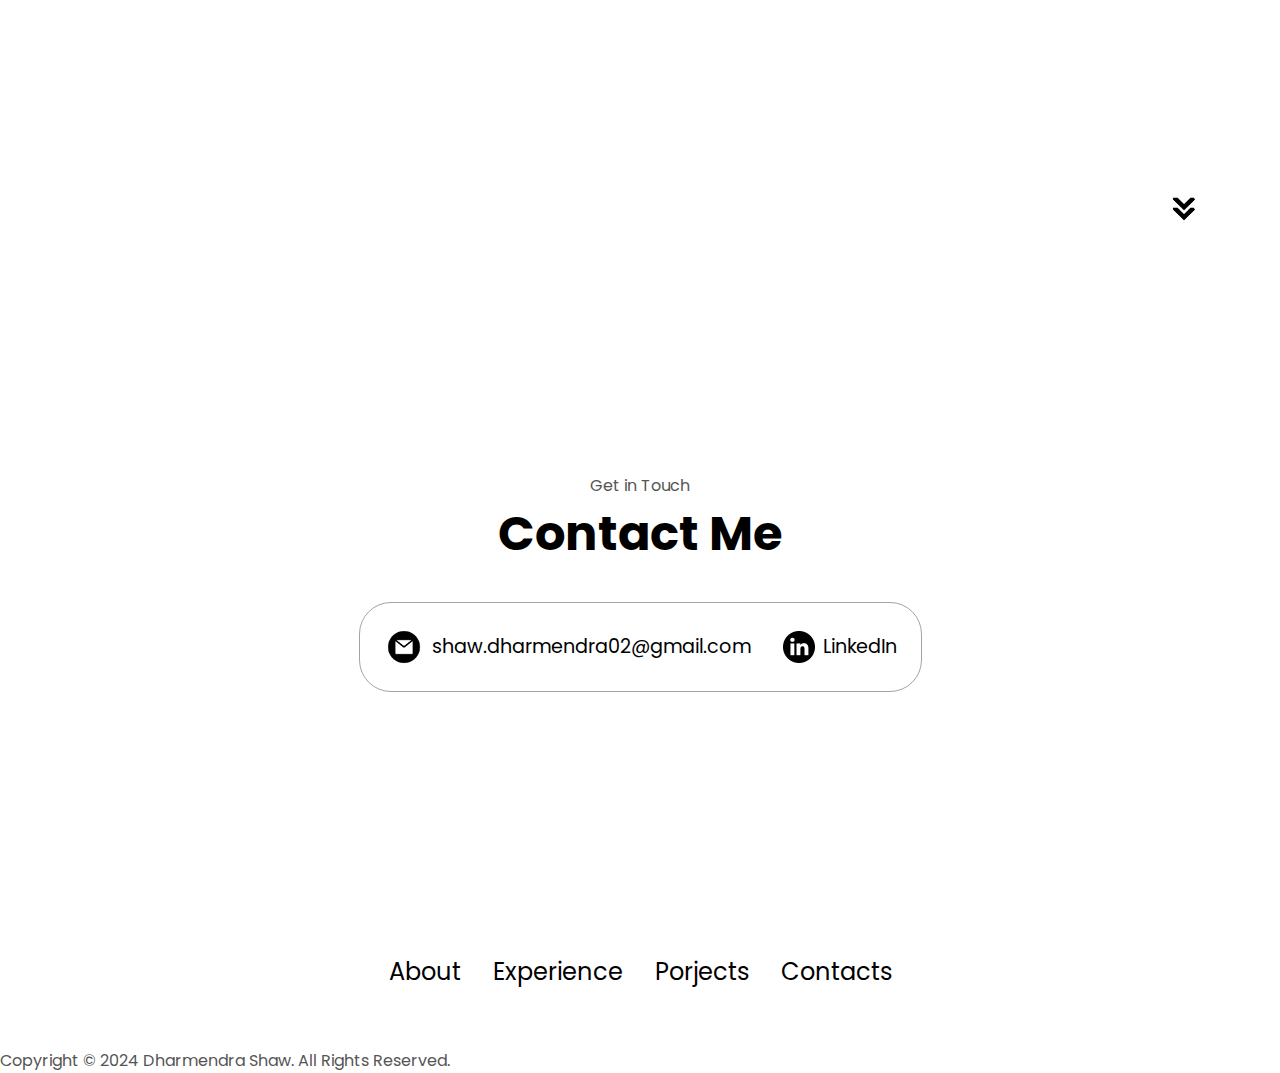
==== commit 7304419c: "adding footer section" ====
--- a/me.html
+++ b/me.html
@@ -356,22 +356,41 @@
           onclick="location.href='./#contact'"
         />
       </section>
-    <section id="contacts">
-        <p class="section__text__p1">
-            Get In Touch
-        </p>
+      <section id="contact">
+        <p class="section__text__p1">Get in Touch</p>
         <h1 class="title">Contact Me</h1>
         <div class="contact-info-upper-container">
-            <div class="contact-info-container">
-                <img src="./assets/email.png" alt="Email icon" class="icon contact-icon">
-                <p><a href="mailto:shaw.dharmendra02@gmail.com">shaw.dharmendra02@gmail.com</a></p>
-            </div>
-            <div class="contact-info-container">
-                <img src="./assets/linkedin.png" alt="linkedin icon" class="icon contact-icon">
-                <p><a href="https://www.linkedin.com/in/dharmendra-s-a348162a7">LinkedIn</a></p>
-            </div>
-        </div>
-    </section>
+          <div class="contact-info-container">
+            <img
+              src="./assets/email.png"
+              alt="Email icon"
+              class="icon contact-icon email-icon"
+            />
+            <p><a href="mailto:shaw.dharmendra02@gmail.com">shaw.dharmendra02@gmail.com</a></p>
+          </div>
+          <div class="contact-info-container">
+            <img
+              src="./assets/linkedin.png"
+              alt="LinkedIn icon"
+              class="icon contact-icon"
+            />
+            <p><a href="https://www.linkedin.com/in/dharmendra-s-a348162a7/">LinkedIn</a></p>
+          </div>
+        </div>
+      </section>
+      <footer>
+        <nav>
+            <div class="nav-links-container">
+                <ul class="nav-links">
+                    <li><a href="#about">About</a></li>
+                    <li><a href="#experience">Experience</a></li>
+                    <li><a href="#projects">Porjects</a></li>
+                    <li><a href="#contacts">Contacts</a></li>
+                </ul>
+            </div>
+        </nav>
+        <p>Copyright &#169 2024 Dharmendra Shaw. All Rights Reserved. </p>
+      </footer>
     <script src="me-scripts.js"></script>
 </body>
 </html>--- a/mestyles.css
+++ b/mestyles.css
@@ -391,18 +391,18 @@
   height: 70vh;
 }
 
-.contact-info-upper-container{
+.contact-info-upper-container {
   display: flex;
   justify-content: center;
   border-radius: 2rem;
-  border: rgb(53, 53, 53)  0.1rem solid ;
-  border-color:rgb(163, 163, 163);
-  background: (250,250,250);
+  border: rgb(53, 53, 53) 0.1rem solid;
+  border-color: rgb(163, 163, 163);
+  background: (250, 250, 250);
   margin: 2rem auto;
   padding: 0.5rem;
 }
 
-.contact-info-container{
+.contact-info-container {
   display: flex;
   align-items: center;
   justify-content: center;
@@ -410,11 +410,16 @@
   margin: 1rem;
 }
 
-.contact-info-container p{
+.contact-info-container p {
   font-size: larger;
 }
 
-.contact-icon{
+.contact-icon {
   cursor: default;
-  height: 2rem;
-}
+}
+
+.email-icon {
+  height: 2.5rem;
+}
+
+/* footer section */
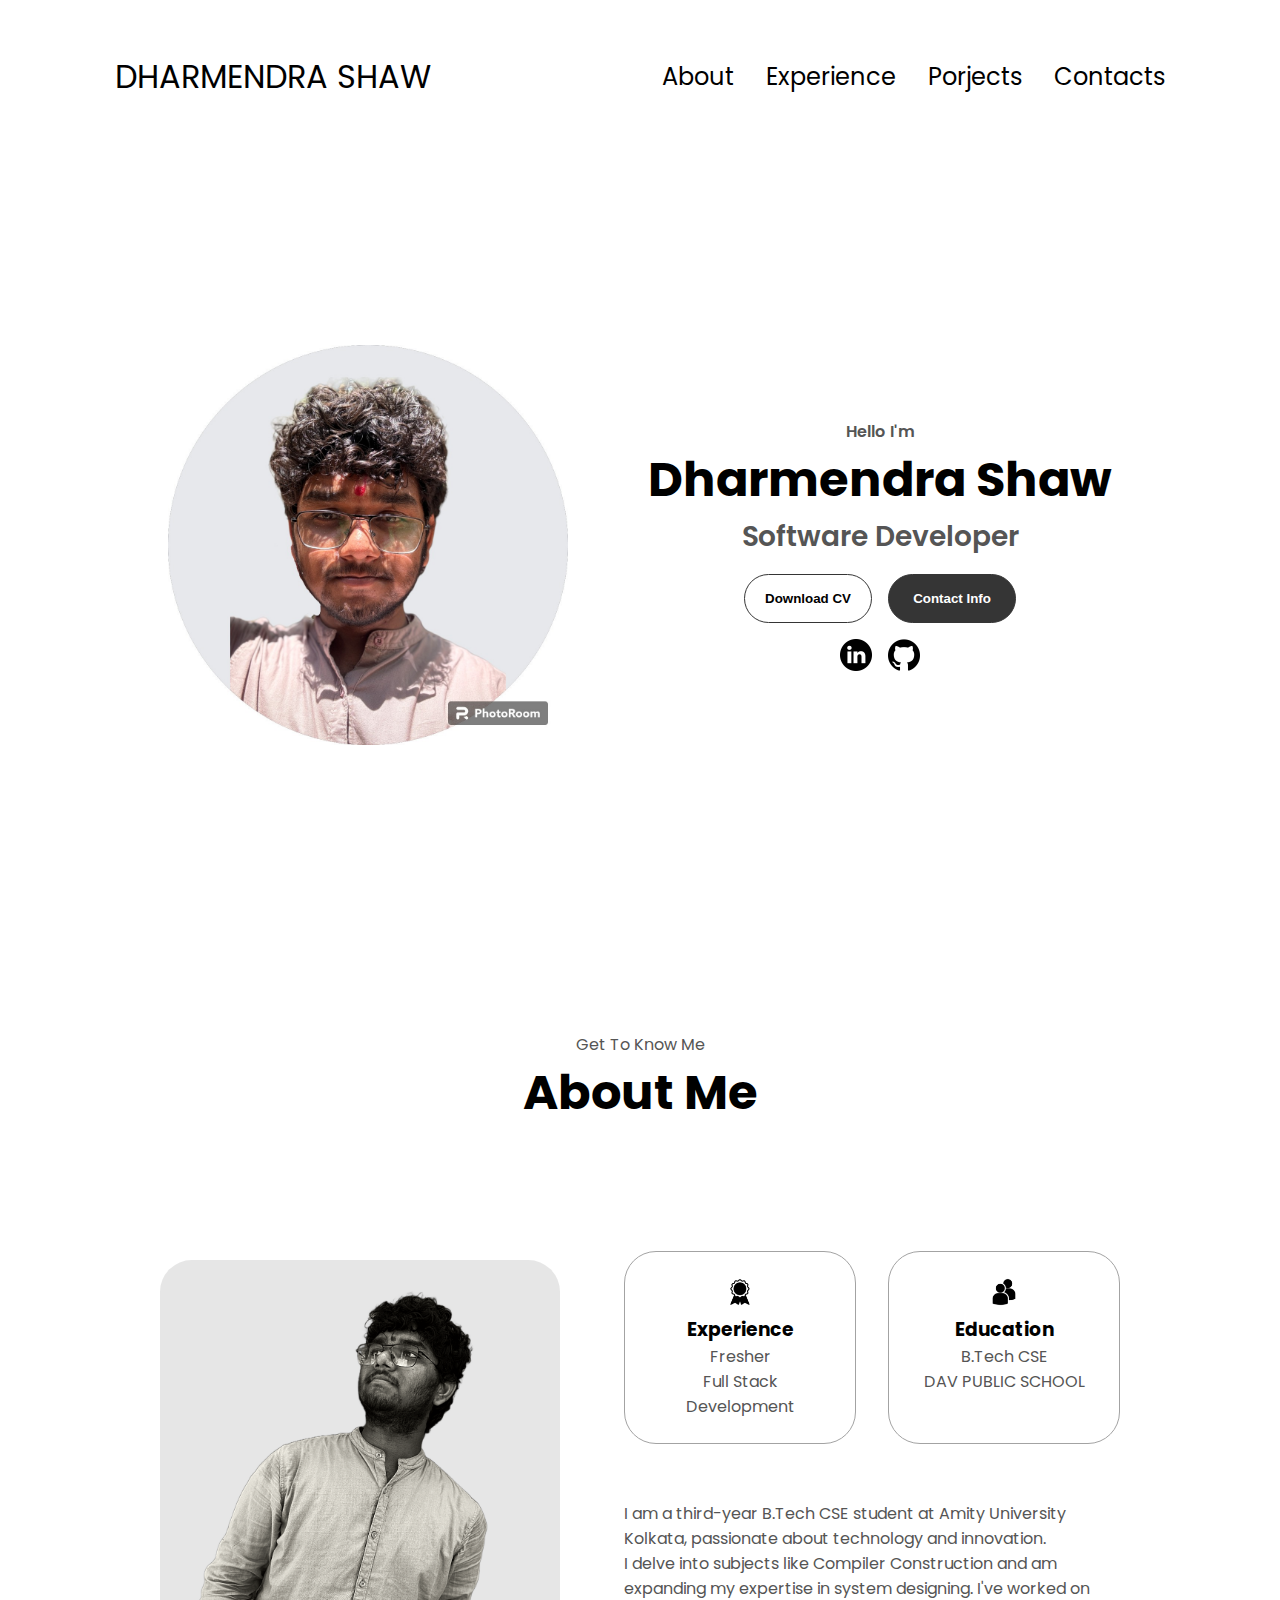
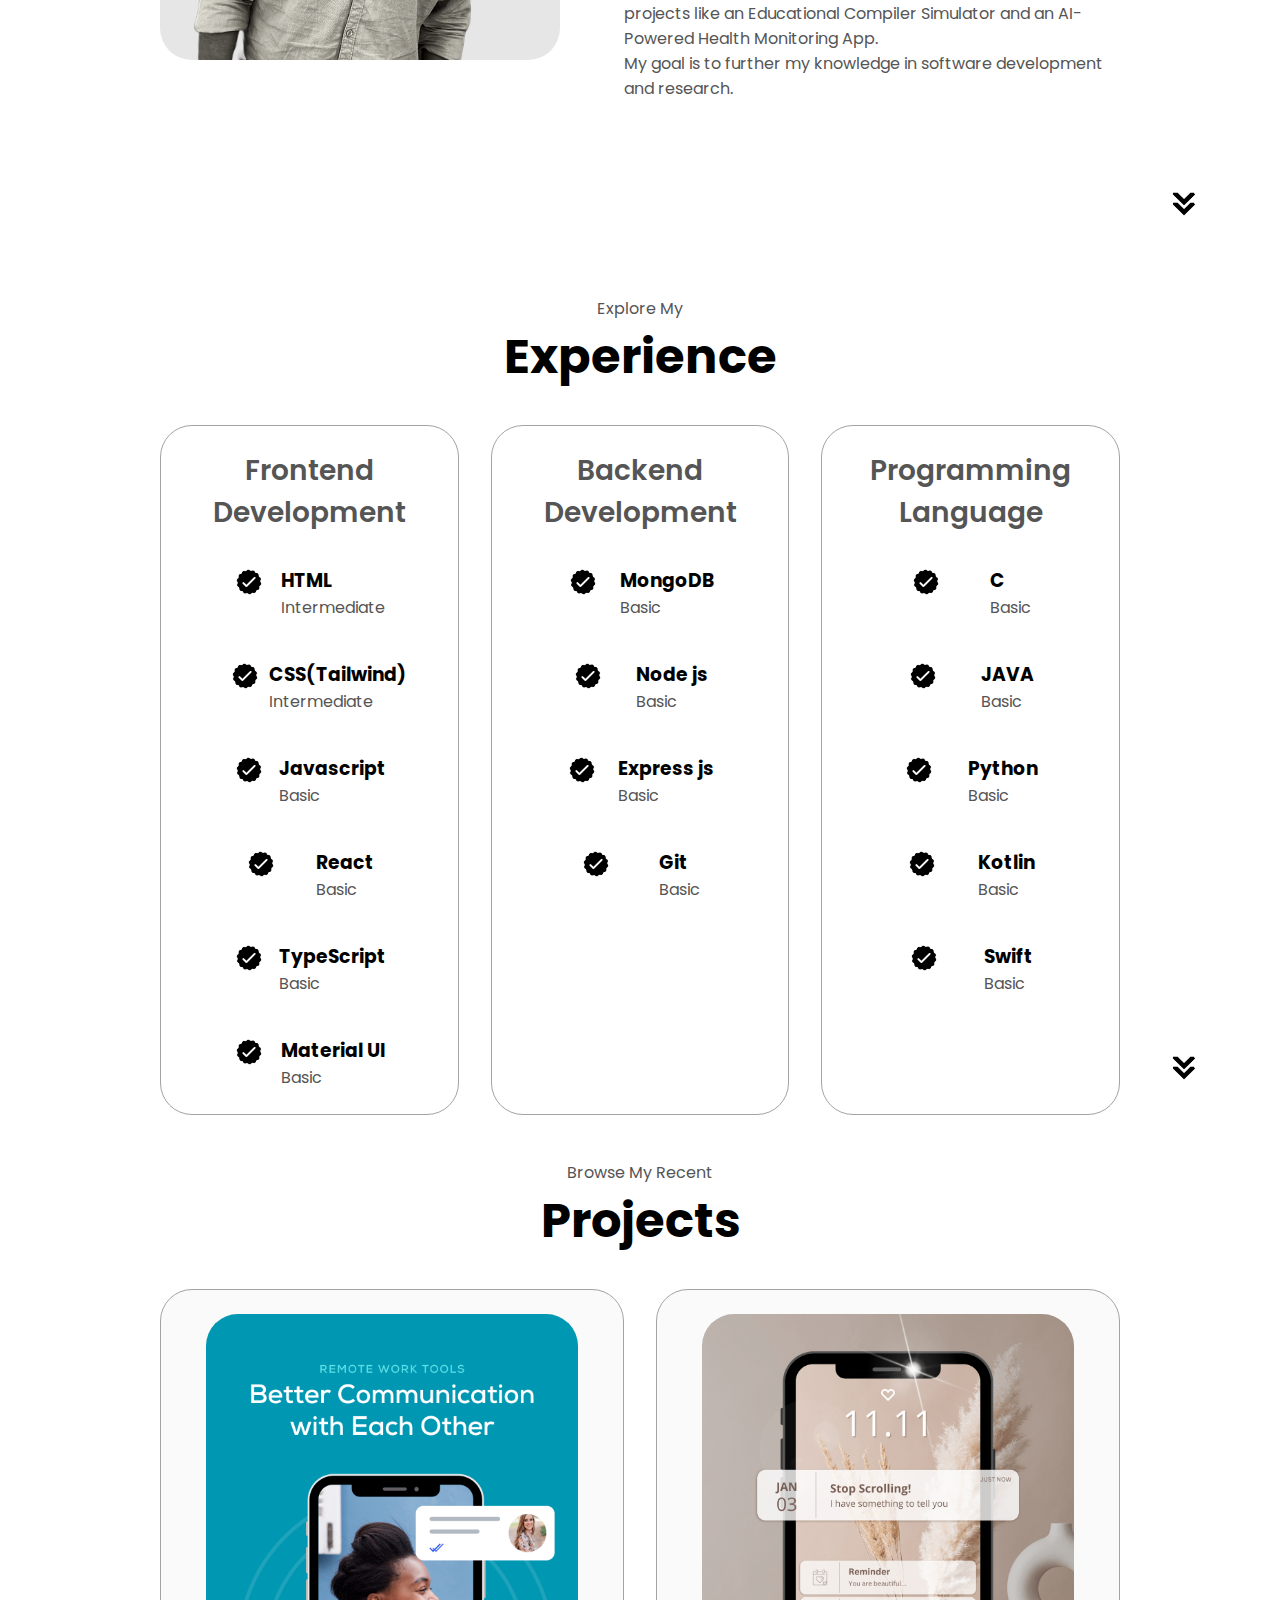
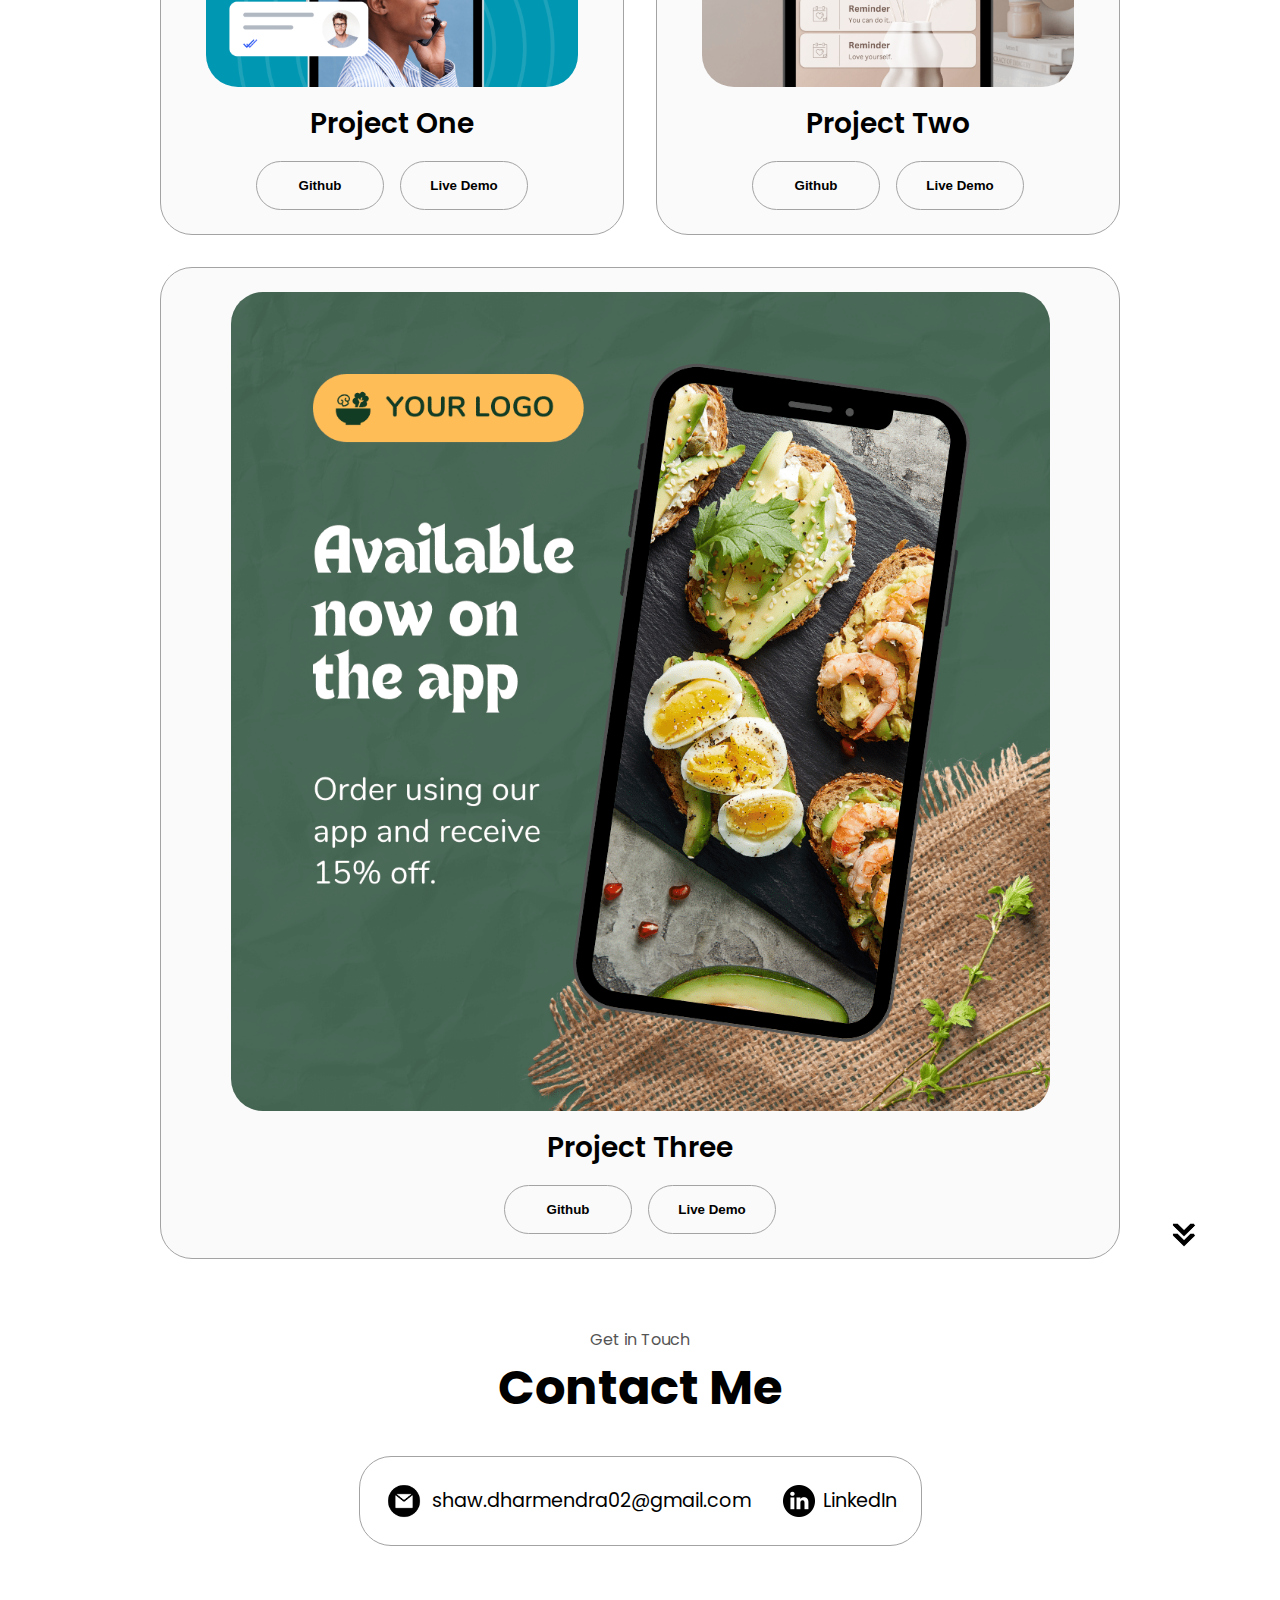
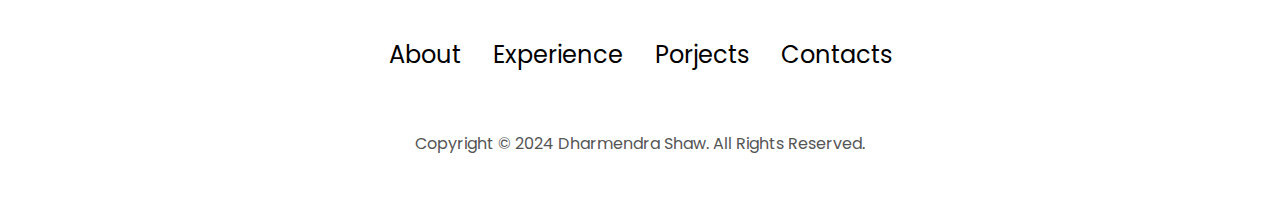
==== commit 634ae9a9: "resume added" ====
--- a/me.html
+++ b/me.html
@@ -47,7 +47,7 @@
                 Software Developer
             </P>
             <div class="btn-container">
-                <button class="btn btn-color-2" onclick="window.open('./assets/resume-example.pdf')">
+                <button class="btn btn-color-2" onclick="window.open('./assets/DHARMENDRA SHAW.pdf')">
                     Download CV
                 </button>
                 <button class="btn btn-color-1" onclick="location.href='./#contacts'">
--- a/mestyles.css
+++ b/mestyles.css
@@ -423,3 +423,12 @@
 }
 
 /* footer section */
+
+footer{
+  height: 26vh;
+  margin: 0 1rem;
+}
+
+footer p{
+  text-align: center ;
+}--- a/me-mediaqurries.css
+++ b/me-mediaqurries.css
@@ -1,8 +1,103 @@
-@media screen and (max-width:1200px) {
+@media screen and (max-width: 1400px) {
+    #profile {
+      height: 83vh;
+      margin-bottom: 6rem;
+    }
+    .about-containers {
+      flex-wrap: wrap;
+    }
+    #contact,
+    #projects {
+      height: fit-content;
+    }
+  }
+  
+  @media screen and (max-width: 1200px) {
     #desktop-nav {
-        display: none;
+      display: none;
     }
-    #hamburger-nav{
-        display: flex;
+    #hamburger-nav {
+      display: flex;
     }
-}+    #experience,
+    .experience-details-container {
+      margin-top: 2rem;
+    }
+    #profile,
+    .section-container {
+      display: block;
+    }
+    .arrow {
+      display: none;
+    }
+    section,
+    .section-container {
+      height: fit-content;
+    }
+    section {
+      margin: 0 5%;
+    }
+    .section__pic-container {
+      width: 275px;
+      height: 275px;
+      margin: 0 auto 2rem;
+    }
+    .about-containers {
+      margin-top: 0;
+    }
+  }
+  
+  @media screen and (max-width: 600px) {
+    #contact,
+    footer {
+      height: 40vh;
+    }
+    #profile {
+      height: 83vh;
+      margin-bottom: 0;
+    }
+    article {
+      font-size: 1rem;
+    }
+    footer nav {
+      height: fit-content;
+      margin-bottom: 2rem;
+    }
+    .about-containers,
+    .contact-info-upper-container,
+    .btn-container {
+      flex-wrap: wrap;
+    }
+    .contact-info-container {
+      margin: 0;
+    }
+    .contact-info-container p,
+    .nav-links li a {
+      font-size: 1rem;
+    }
+    .experience-sub-title {
+      font-size: 1.25rem;
+    }
+    .logo {
+      font-size: 1.5rem;
+    }
+    .nav-links {
+      flex-direction: column;
+      gap: 0.5rem;
+      text-align: center;
+    }
+    .section__pic-container {
+      width: auto;
+      height: 46vw;
+      justify-content: center;
+    }
+    .section__text__p2 {
+      font-size: 1.25rem;
+    }
+    .title {
+      font-size: 2rem;
+    }
+    .text-container {
+      text-align: justify;
+    }
+  }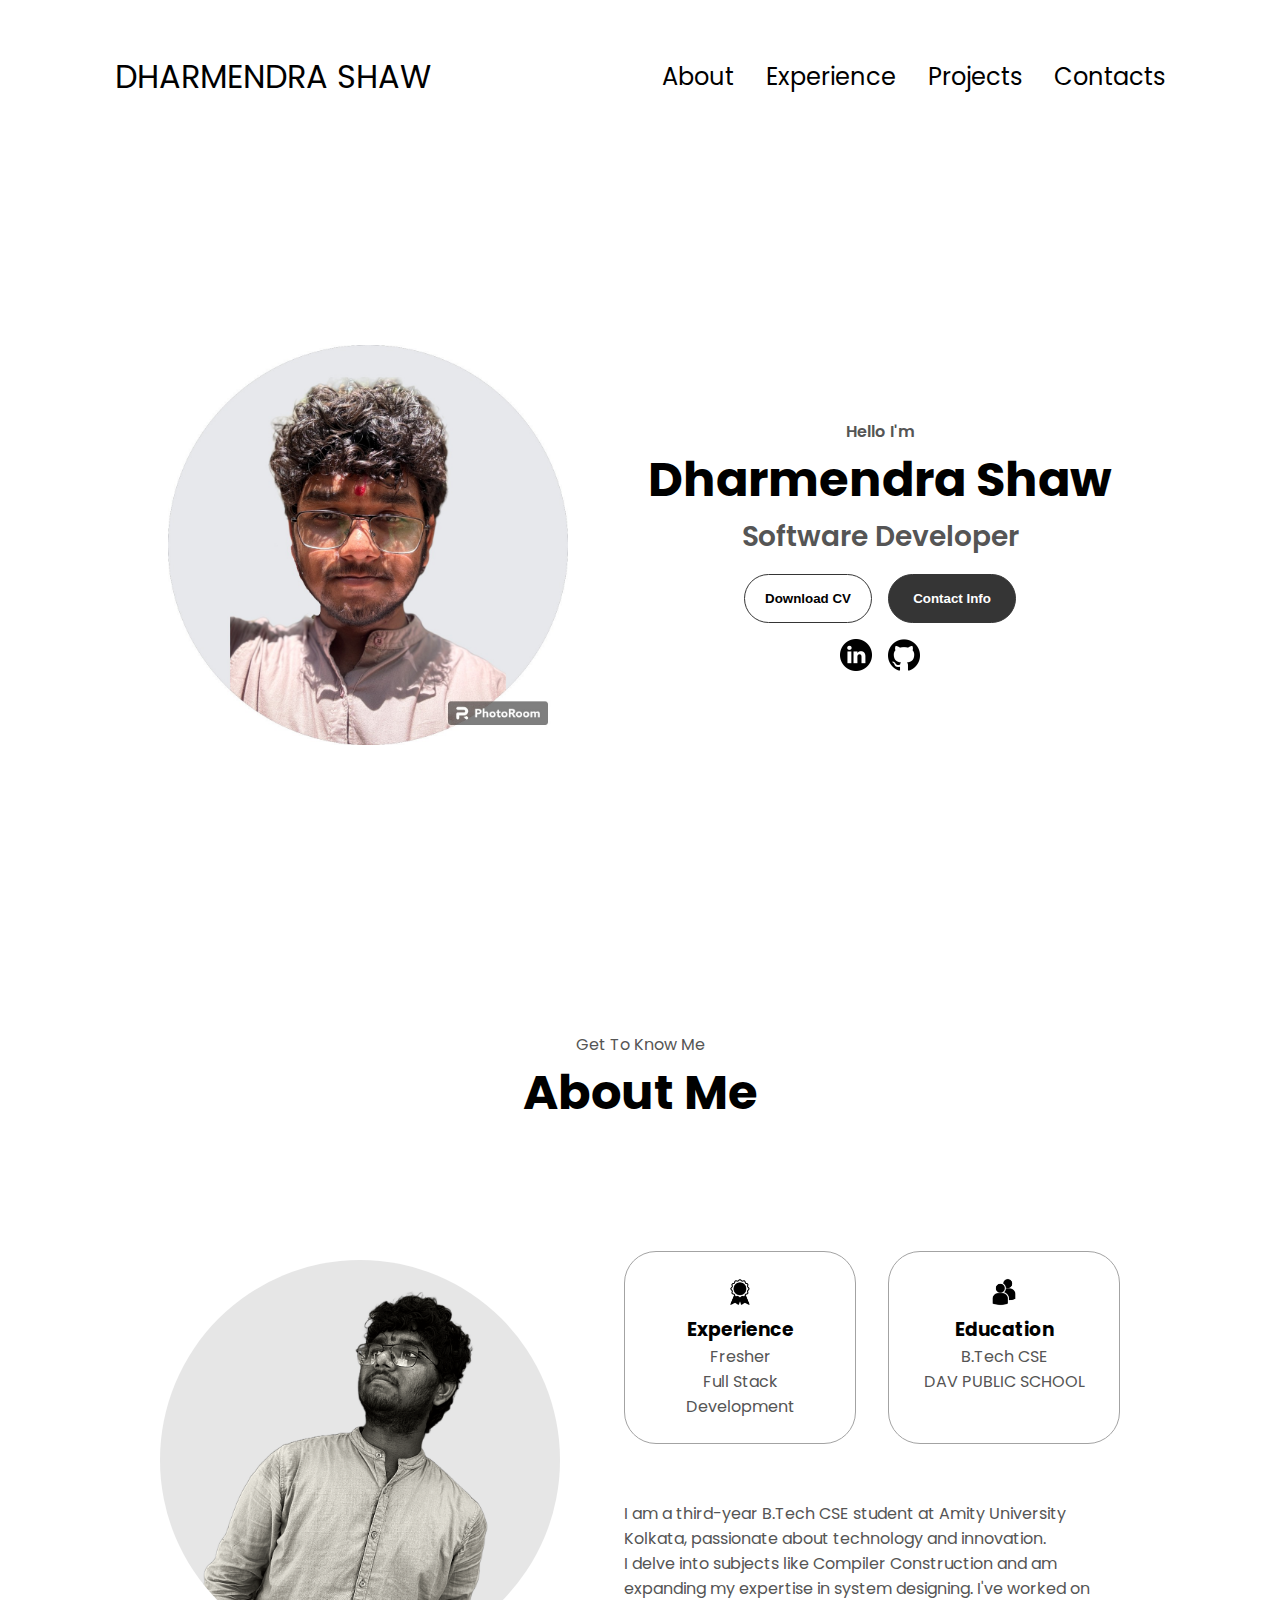
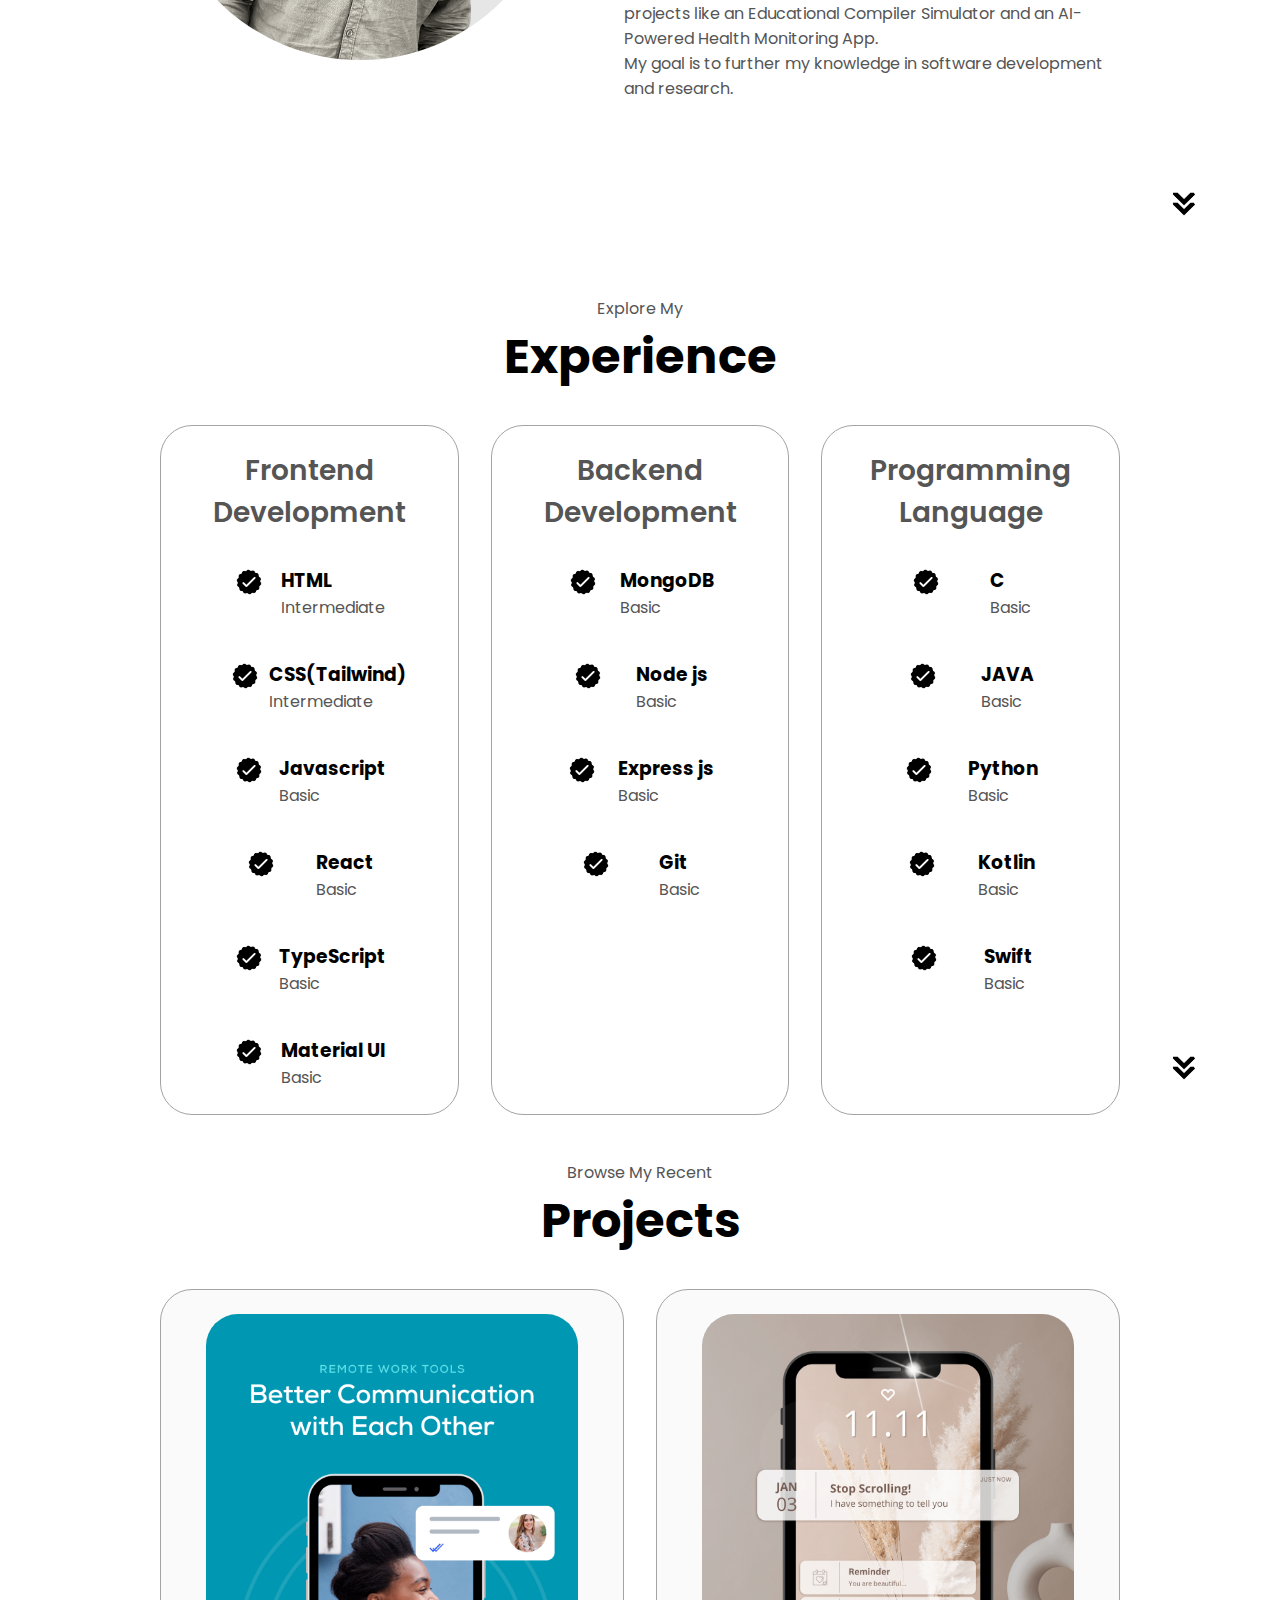
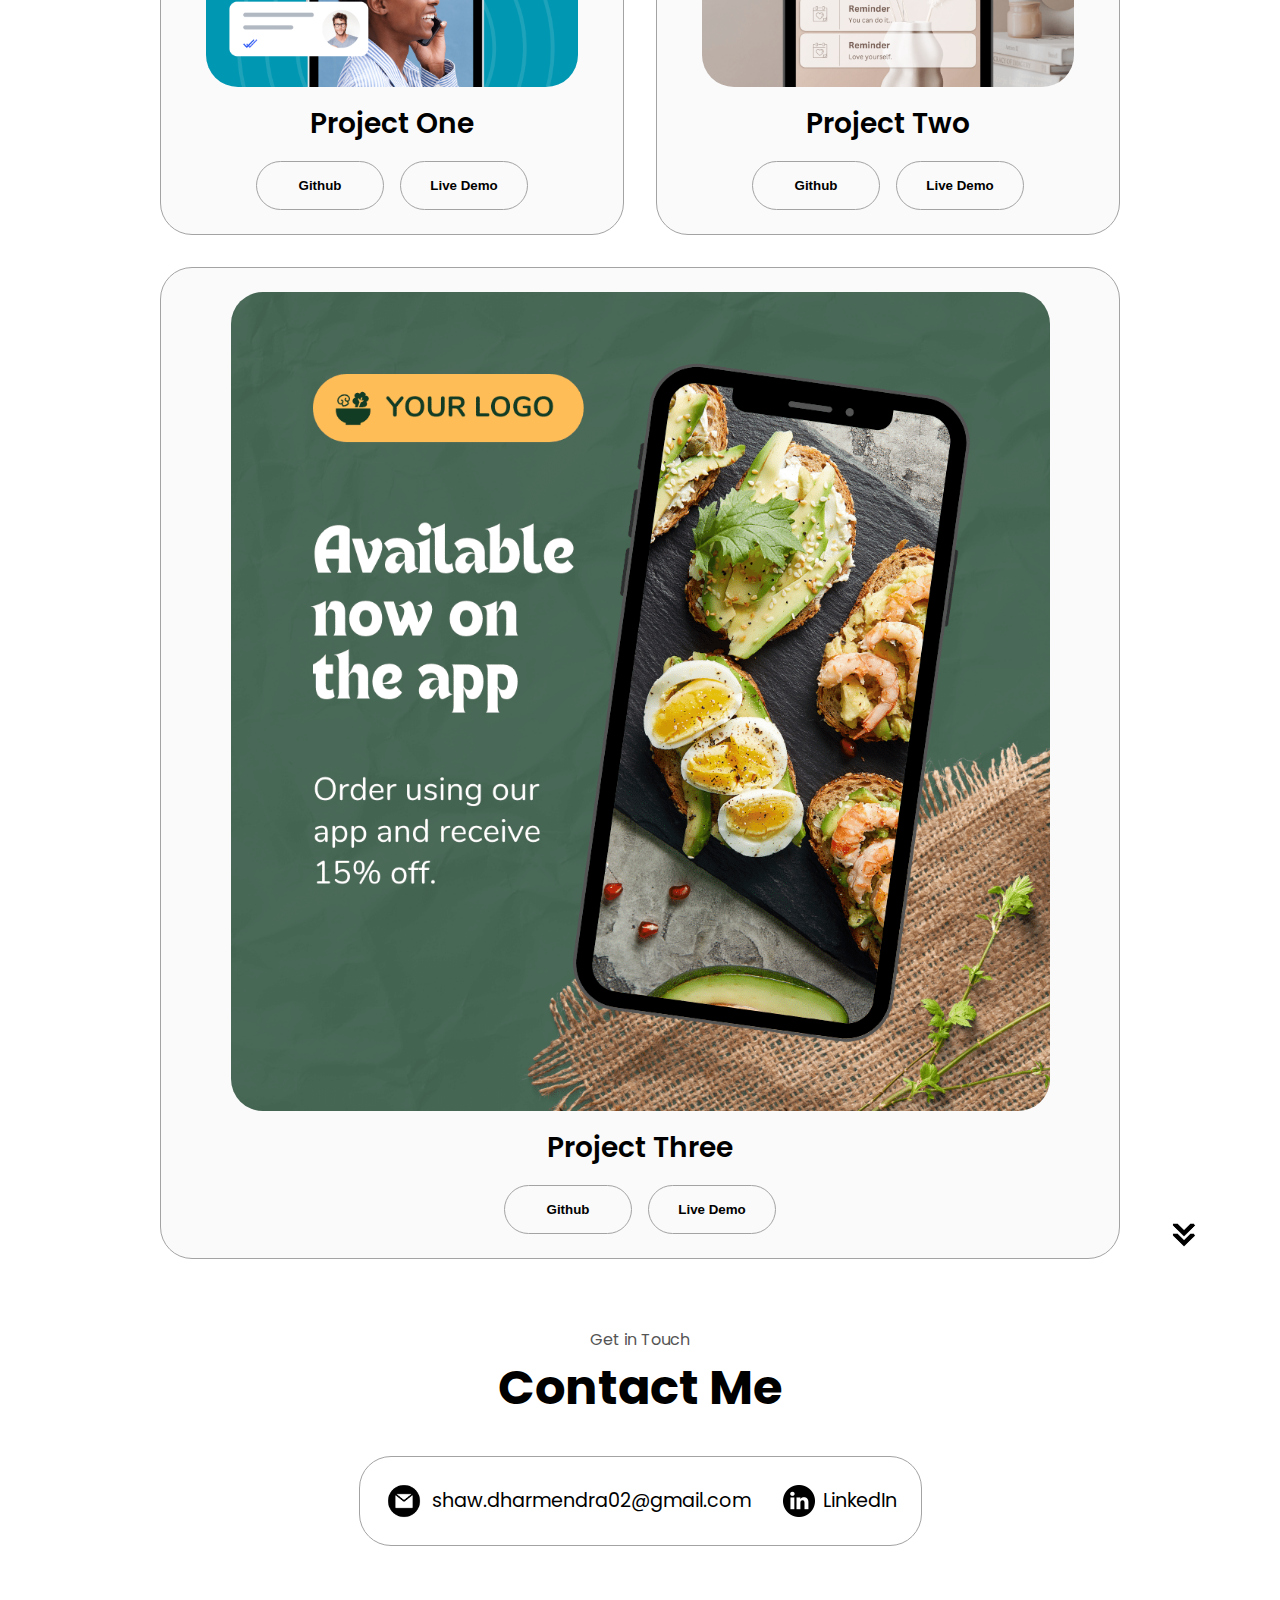
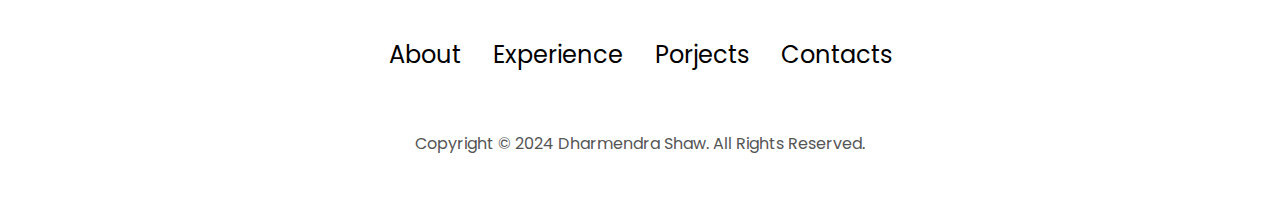
==== commit f15e2419: "fixed project" ====
--- a/me.html
+++ b/me.html
@@ -15,7 +15,7 @@
             <ul class="nav-links">
                 <li><a href="#about">About</a></li>
                 <li><a href="#experience">Experience</a></li>
-                <li><a href="#projects">Porjects</a></li>
+                <li><a href="#projects">Projects</a></li>
                 <li><a href="#contacts">Contacts</a></li>
             </ul>
         </div>        
@@ -31,7 +31,7 @@
             <div class="menu-links">
                 <li><a href="#about" onclick="toggleMenu()">About</a></li>
                 <li><a href="#experience" onclick="toggleMenu()">Experience</a></li>
-                <li><a href="#projects" onclick="toggleMenu()">Porjects</a></li>
+                <li><a href="#projects" onclick="toggleMenu()">Projects</a></li>
                 <li><a href="#contacts" onclick="toggleMenu()">Contacts</a></li>
             </div>
         </div>
--- a/mestyles.css
+++ b/mestyles.css
@@ -286,7 +286,7 @@
 }
 
 .about-pic {
-  border-radius: 2rem;
+  border-radius: 100rem;
 }
 
 .arrow {
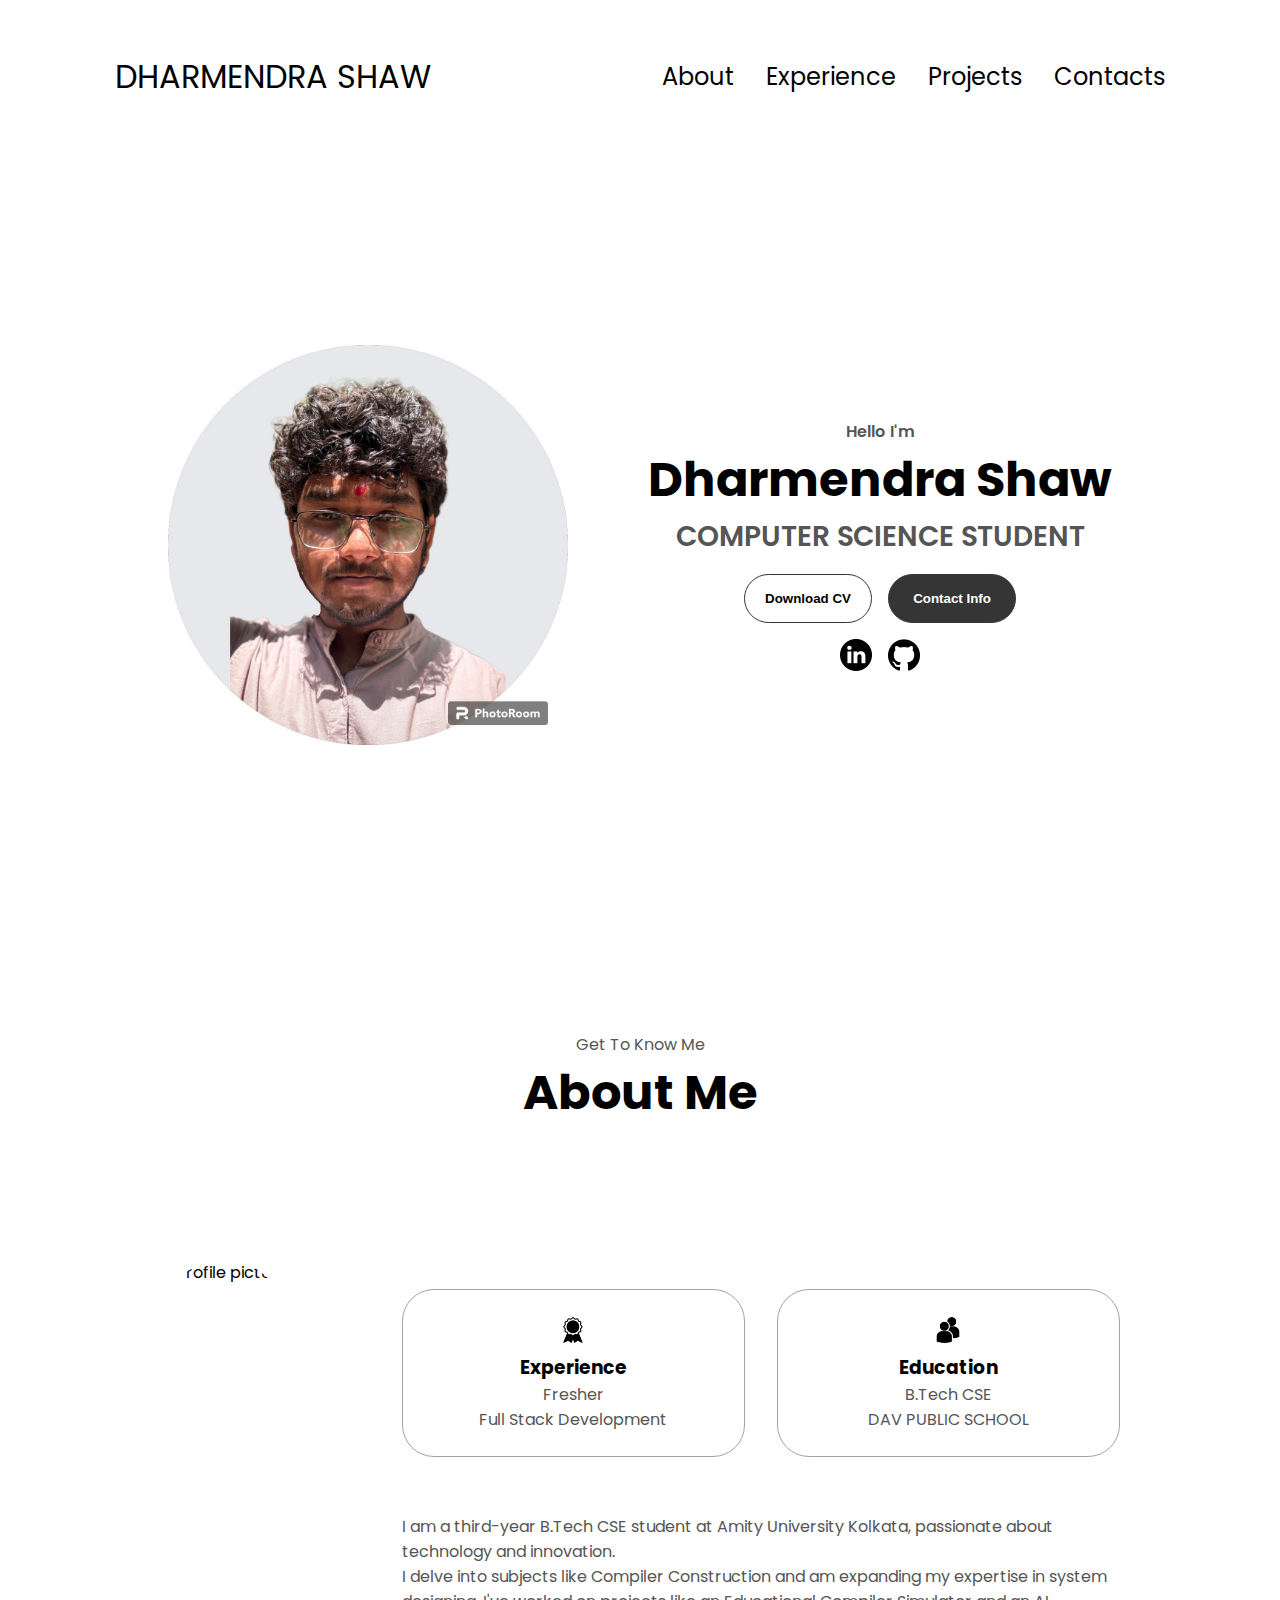
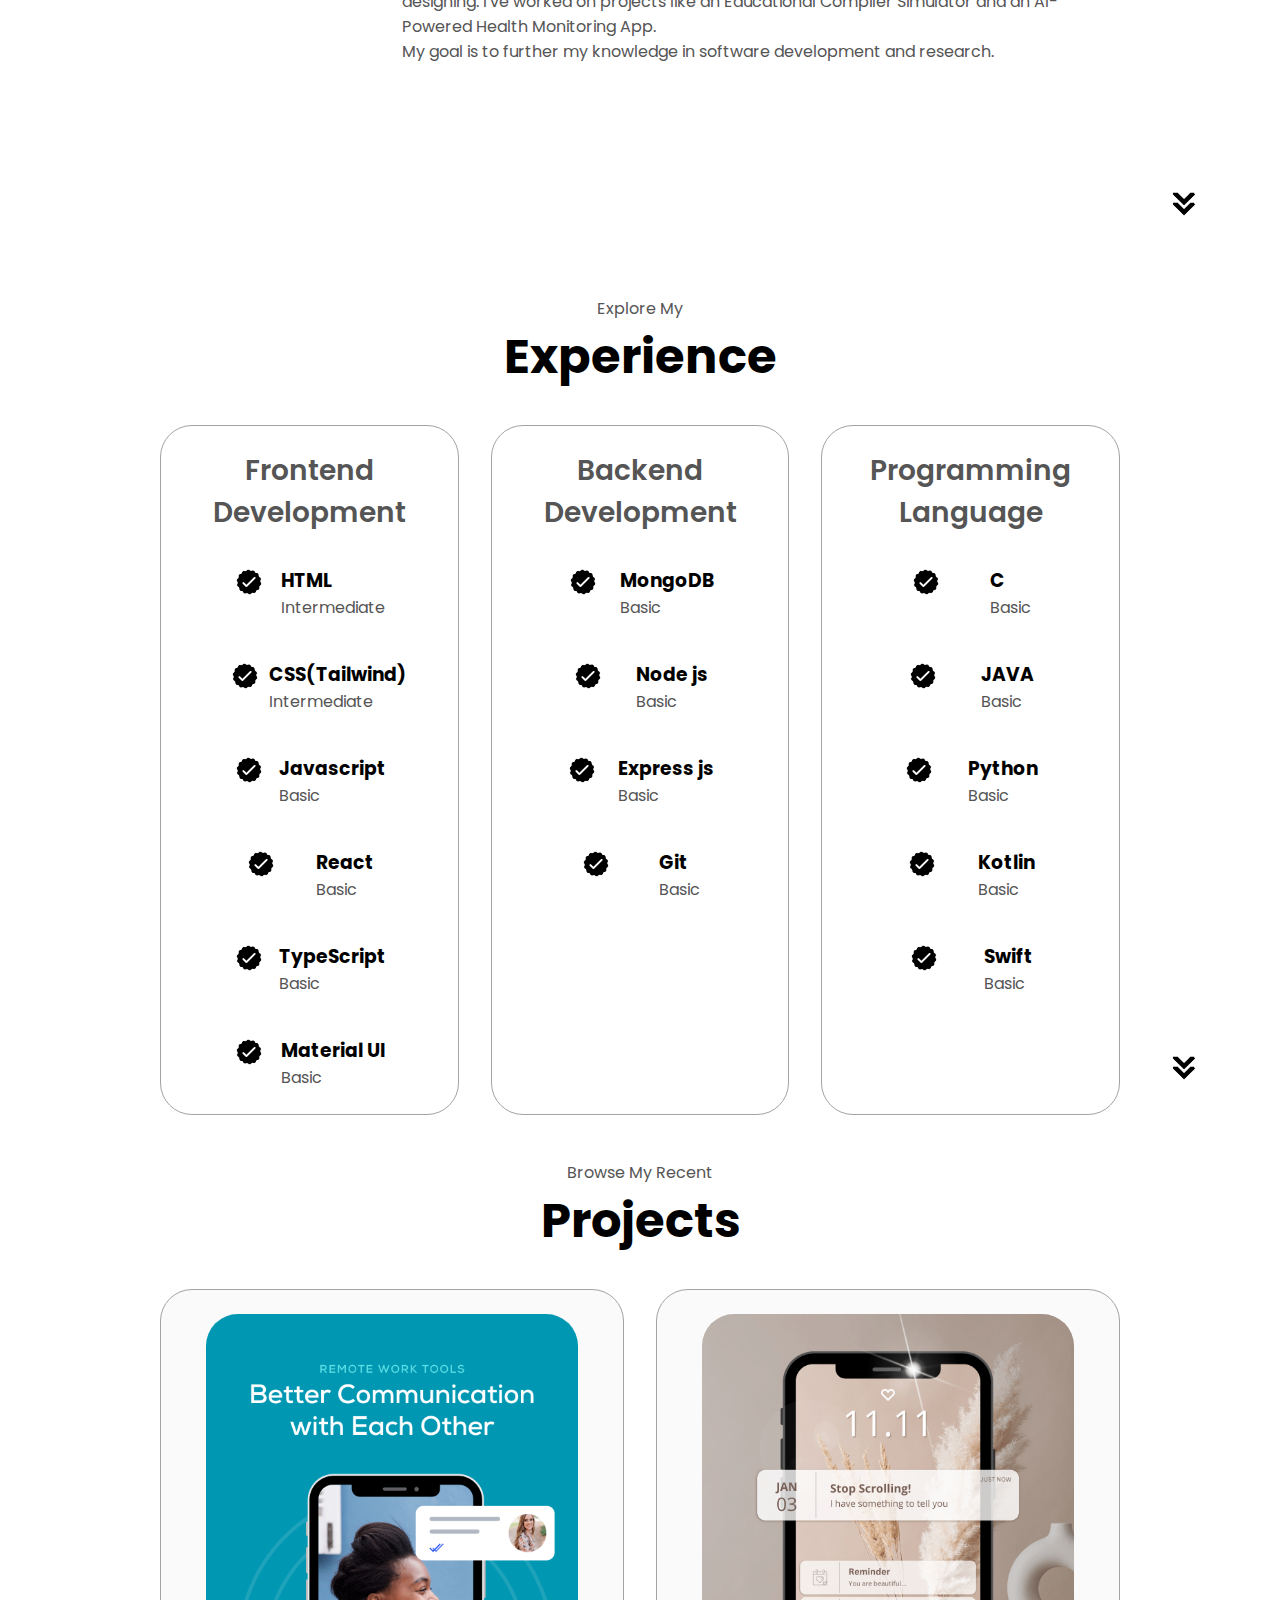
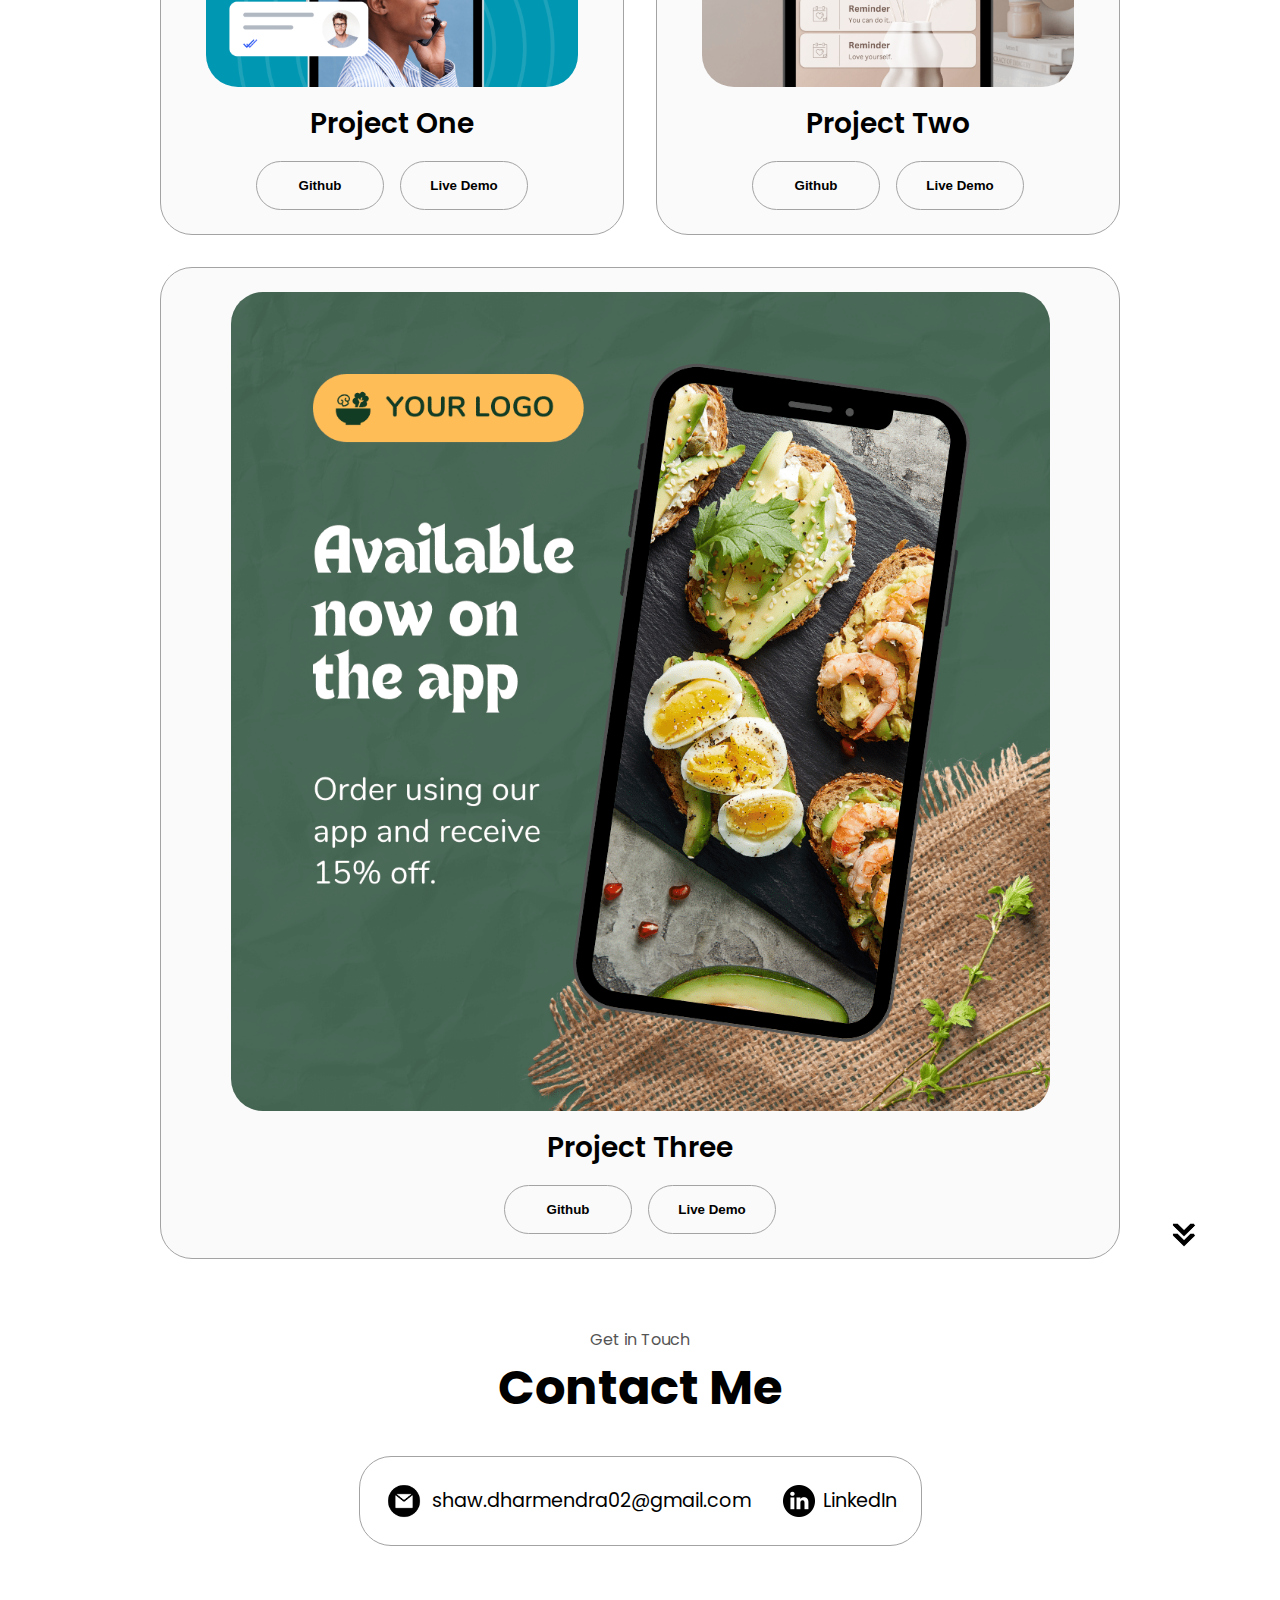
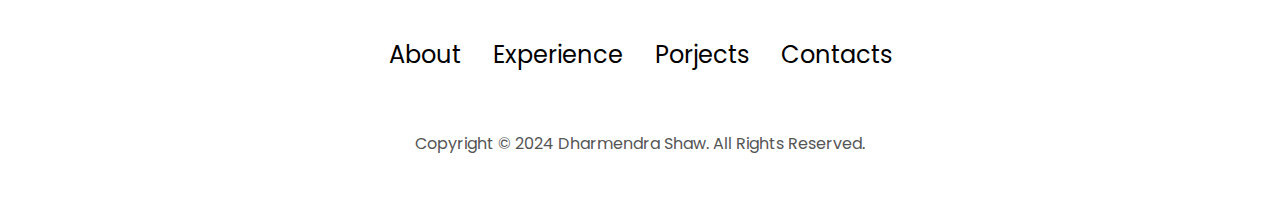
==== commit bf3a163a: "updated html" ====
--- a/me.html
+++ b/me.html
@@ -44,7 +44,7 @@
             <p class="section__text__p1">Hello I'm</p>
             <h1 class="title">Dharmendra Shaw</h1>
             <P class="section__text__p2">
-                Software Developer
+                COMPUTER SCIENCE STUDENT
             </P>
             <div class="btn-container">
                 <button class="btn btn-color-2" onclick="window.open('./assets/DHARMENDRA SHAW.pdf')">
@@ -65,7 +65,7 @@
         <H1 class="title">About Me</H1>
         <div class="section-container">
             <div class="section__pic-container">
-                <img src="./assets/image.png" alt="Profile picture" class="about-pic"/>
+                <img src="./assets/image copy.png" alt="Profile picture" class="about-pic"/>
             </div>
         <div class="about-details-container">
             <div class="about-containers">
--- a/mestyles.css
+++ b/mestyles.css
@@ -286,7 +286,7 @@
 }
 
 .about-pic {
-  border-radius: 100rem;
+  border-radius: 25rem;
 }
 
 .arrow {
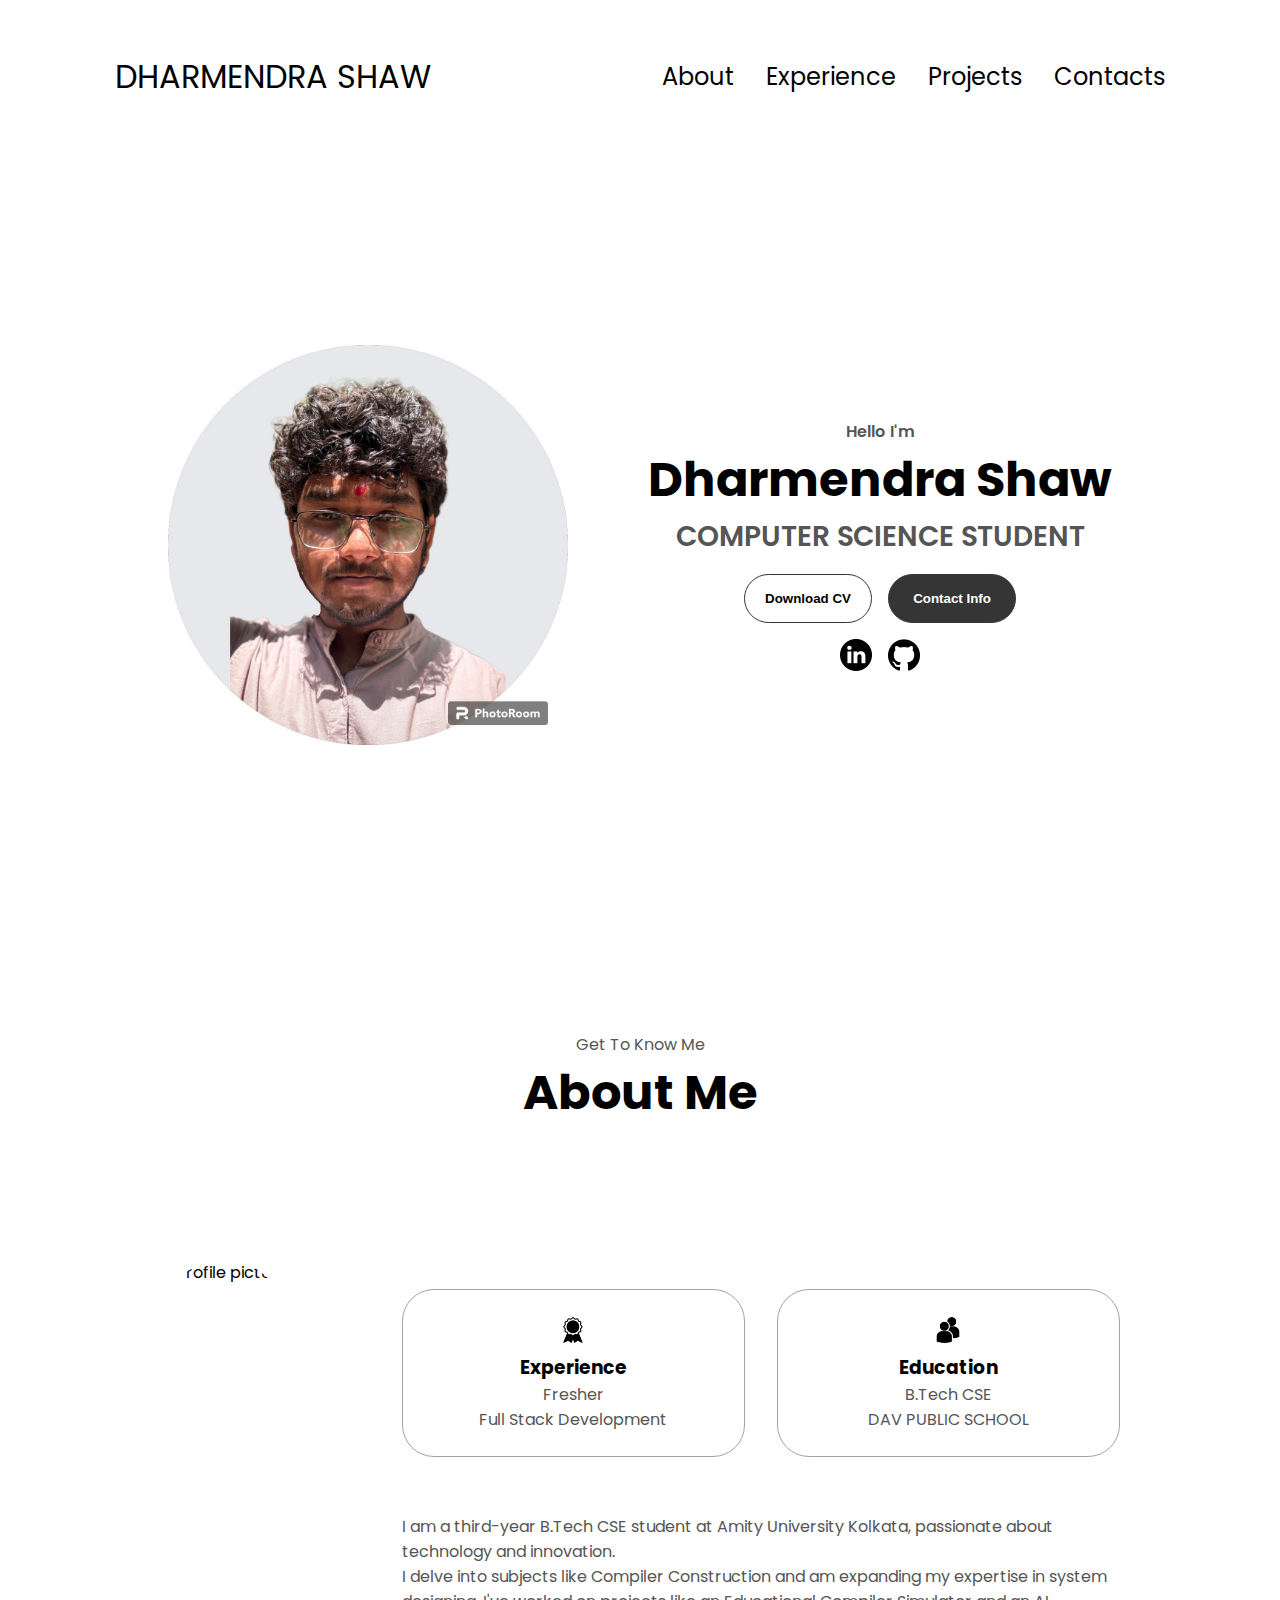
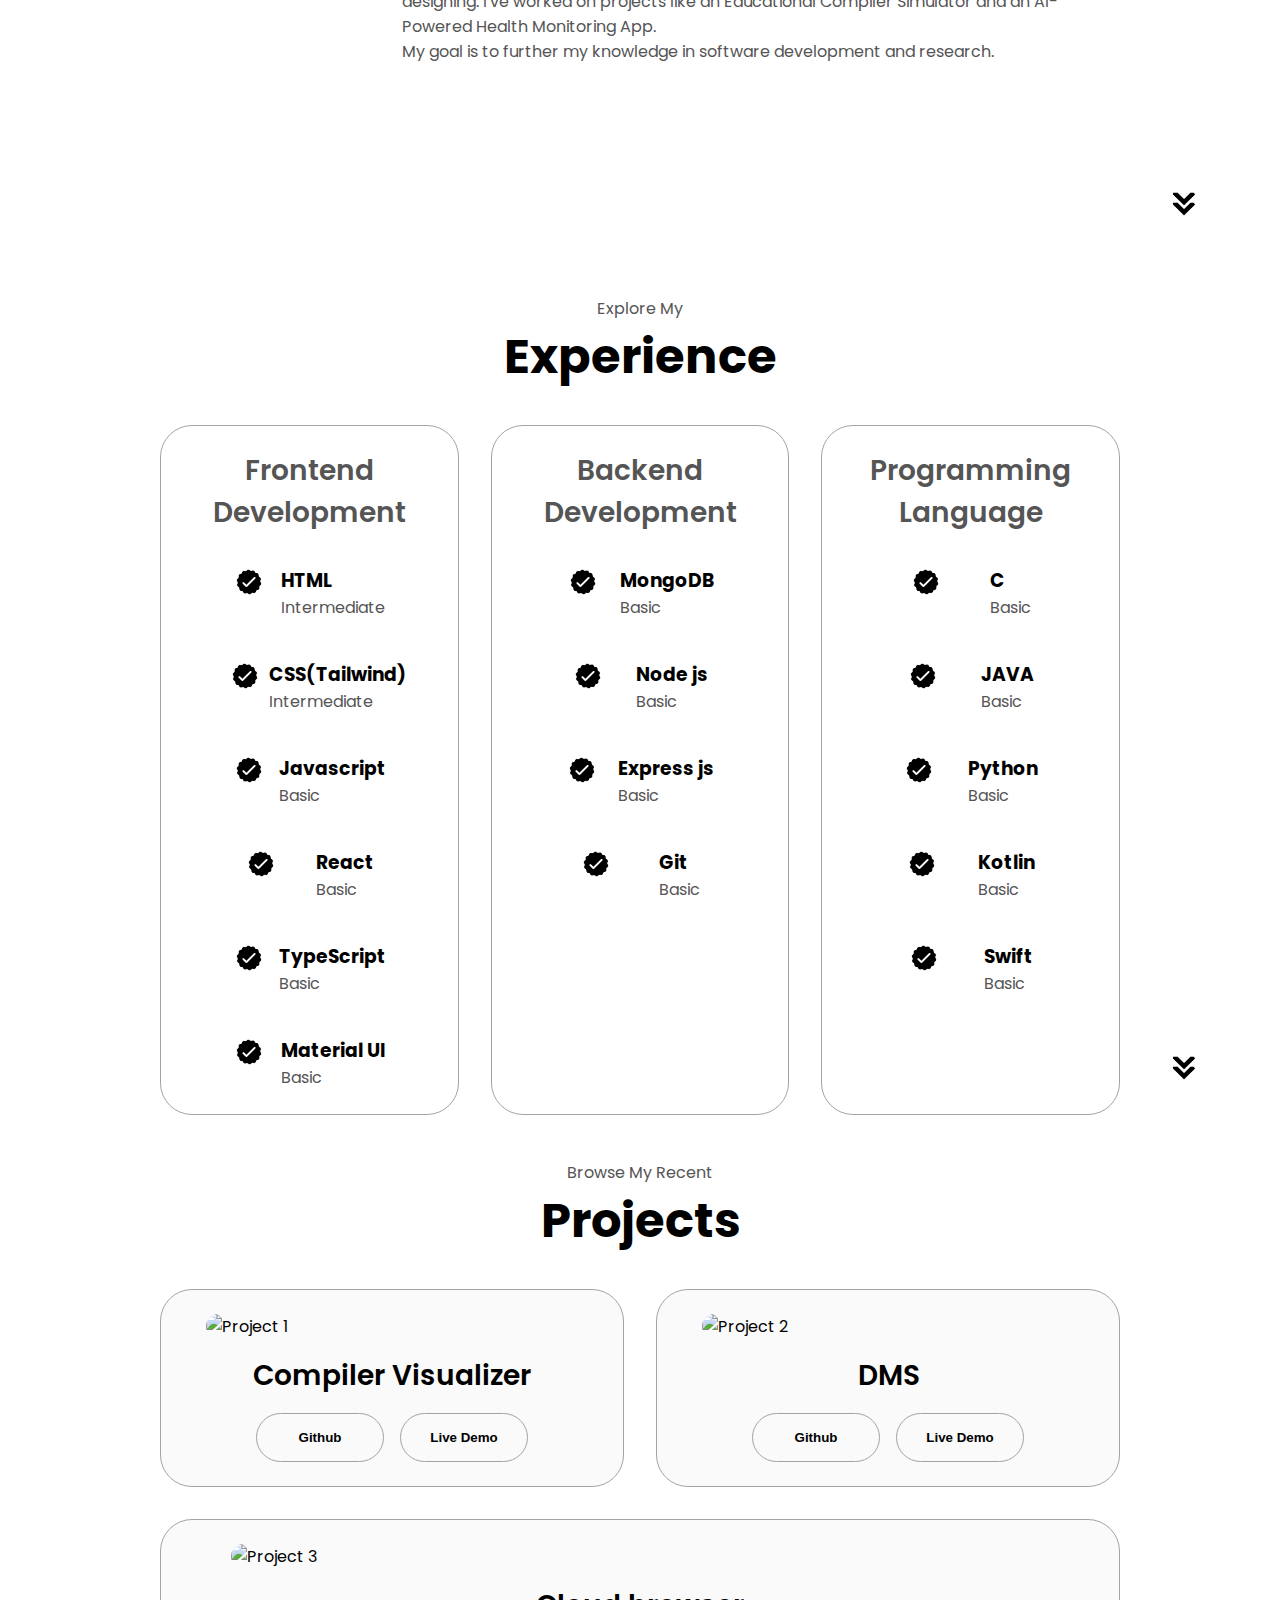
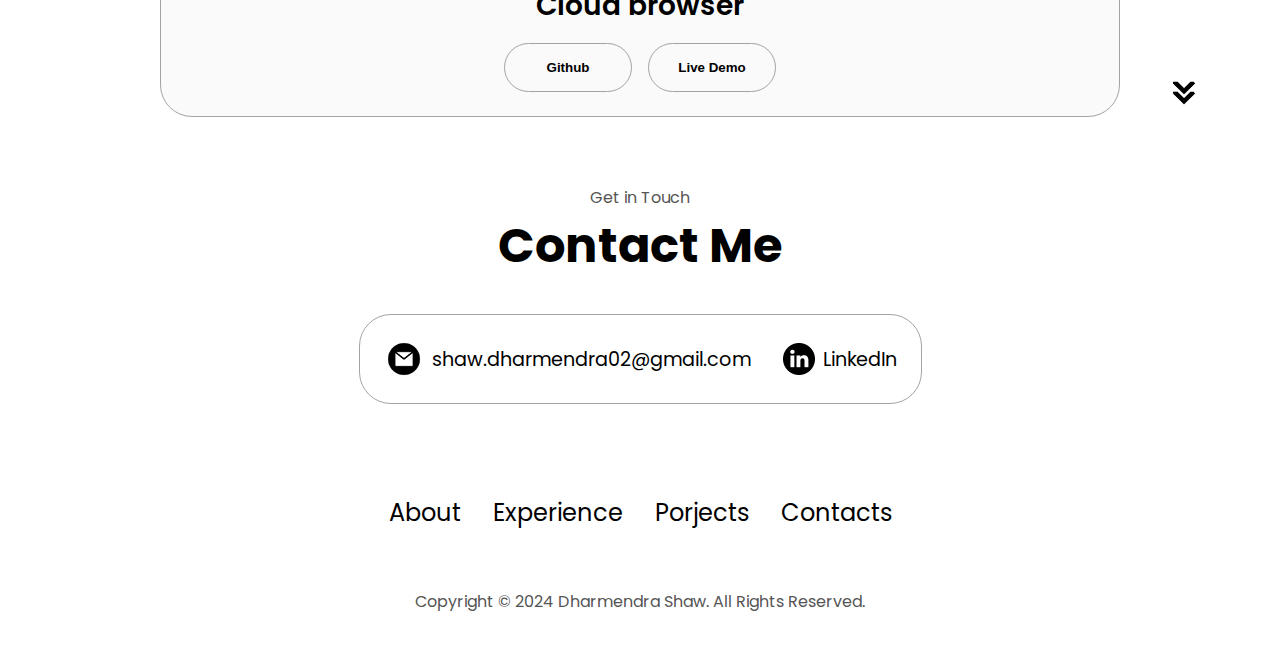
==== commit c449521d: "updated prpject" ====
--- a/me.html
+++ b/me.html
@@ -278,22 +278,22 @@
             <div class="details-container color-container">
               <div class="article-container">
                 <img
-                  src="./assets/project-1.png"
+                  src="./assets/compiler.avif"
                   alt="Project 1"
                   class="project-img"
                 />
               </div>
-              <h2 class="experience-sub-title project-title">Project One</h2>
+              <h2 class="experience-sub-title project-title">Compiler Visualizer</h2>
               <div class="btn-container">
                 <button
                   class="btn btn-color-2 project-btn"
-                  onclick="location.href='https://github.com/'"
+                  onclick="location.href='https://github.com/dharm7nd/'"
                 >
                   Github
                 </button>
                 <button
                   class="btn btn-color-2 project-btn"
-                  onclick="location.href='https://github.com/'"
+                  onclick="location.href='https://github.com/dham7nd/'"
                 >
                   Live Demo
                 </button>
@@ -302,22 +302,22 @@
             <div class="details-container color-container">
               <div class="article-container">
                 <img
-                  src="./assets/project-2.png"
+                  src="./assets/donation.jpg"
                   alt="Project 2"
                   class="project-img"
                 />
               </div>
-              <h2 class="experience-sub-title project-title">Project Two</h2>
+              <h2 class="experience-sub-title project-title">DMS</h2>
               <div class="btn-container">
                 <button
                   class="btn btn-color-2 project-btn"
-                  onclick="location.href='https://github.com/'"
+                  onclick="location.href='https://github.com/dharm7nd/SEVVA.git'"
                 >
                   Github
                 </button>
                 <button
                   class="btn btn-color-2 project-btn"
-                  onclick="location.href='https://github.com/'"
+                  onclick="location.href='https://github.com/dharm7nd/SEVVA.git'"
                 >
                   Live Demo
                 </button>
@@ -326,12 +326,12 @@
             <div class="details-container color-container">
               <div class="article-container">
                 <img
-                  src="./assets/project-3.png"
+                  src="./assets/cloud.jpg"
                   alt="Project 3"
                   class="project-img"
                 />
               </div>
-              <h2 class="experience-sub-title project-title">Project Three</h2>
+              <h2 class="experience-sub-title project-title">Cloud browser</h2>
               <div class="btn-container">
                 <button
                   class="btn btn-color-2 project-btn"
